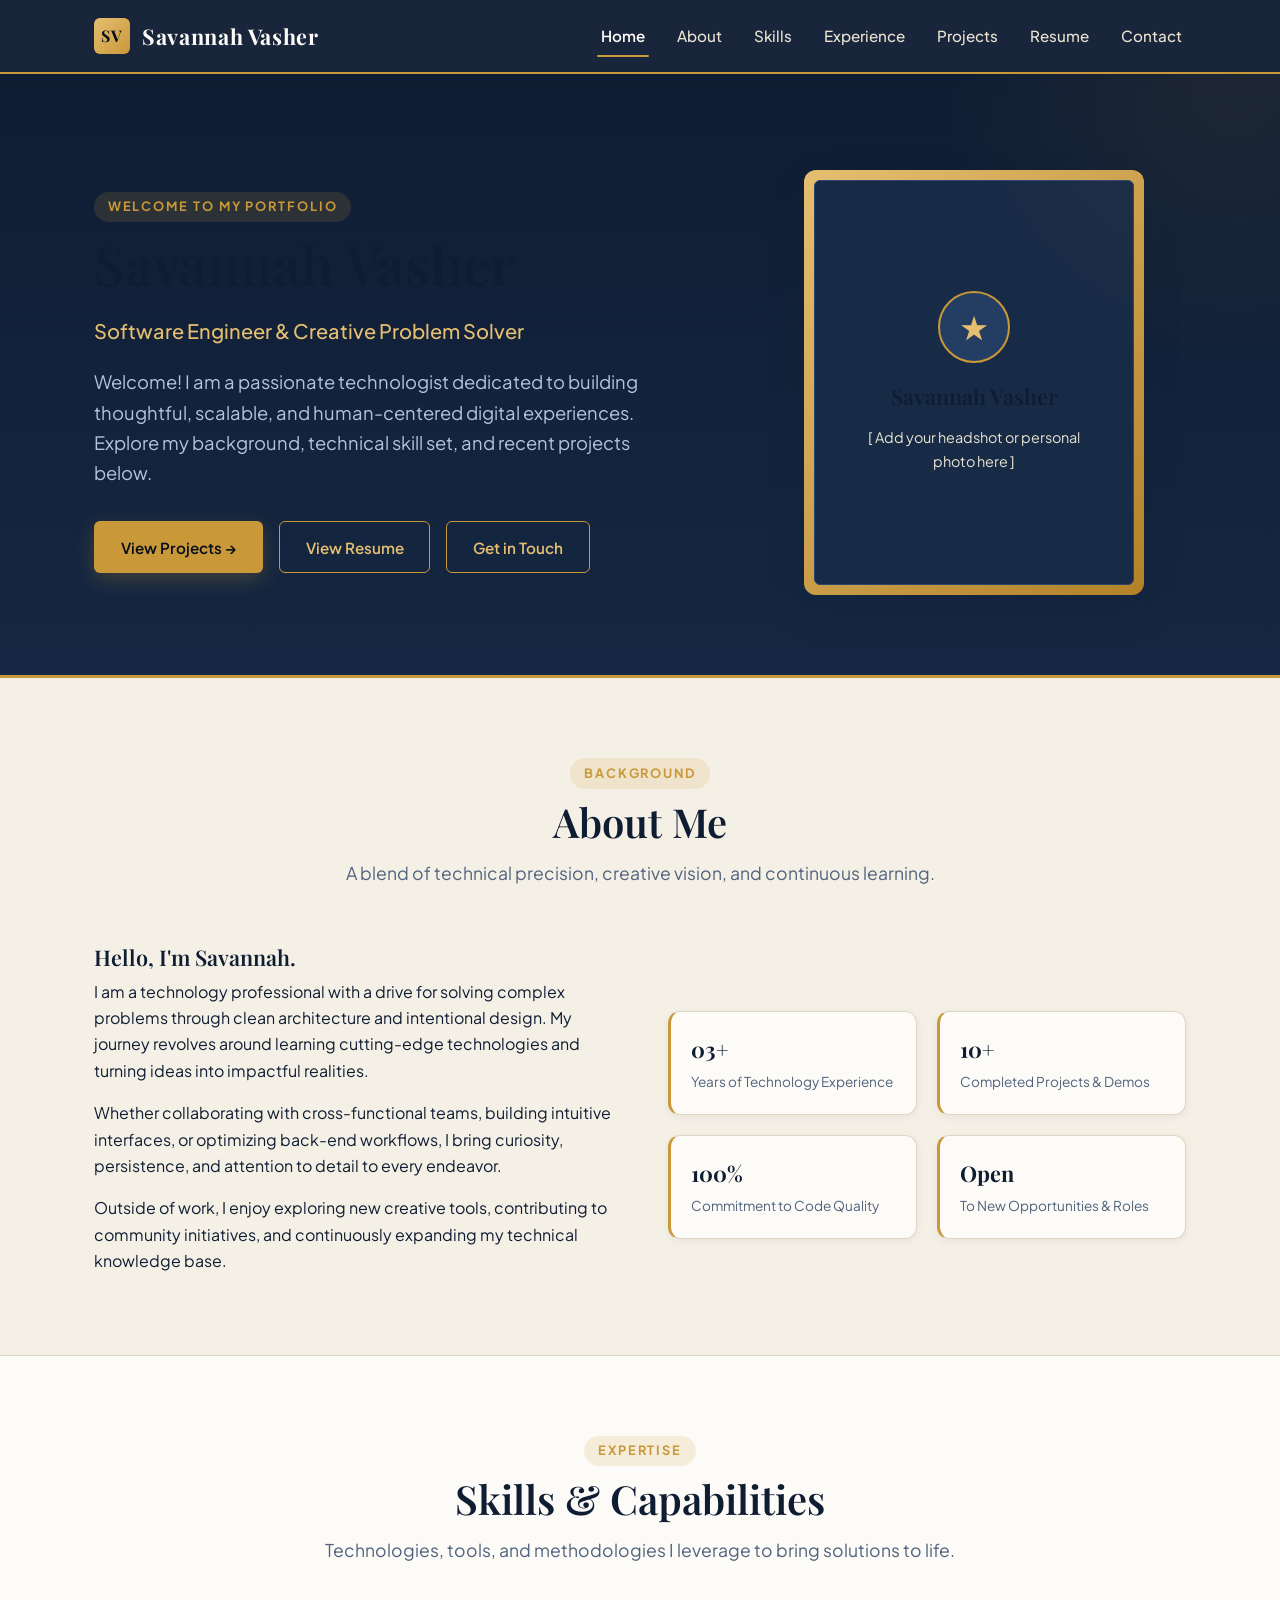
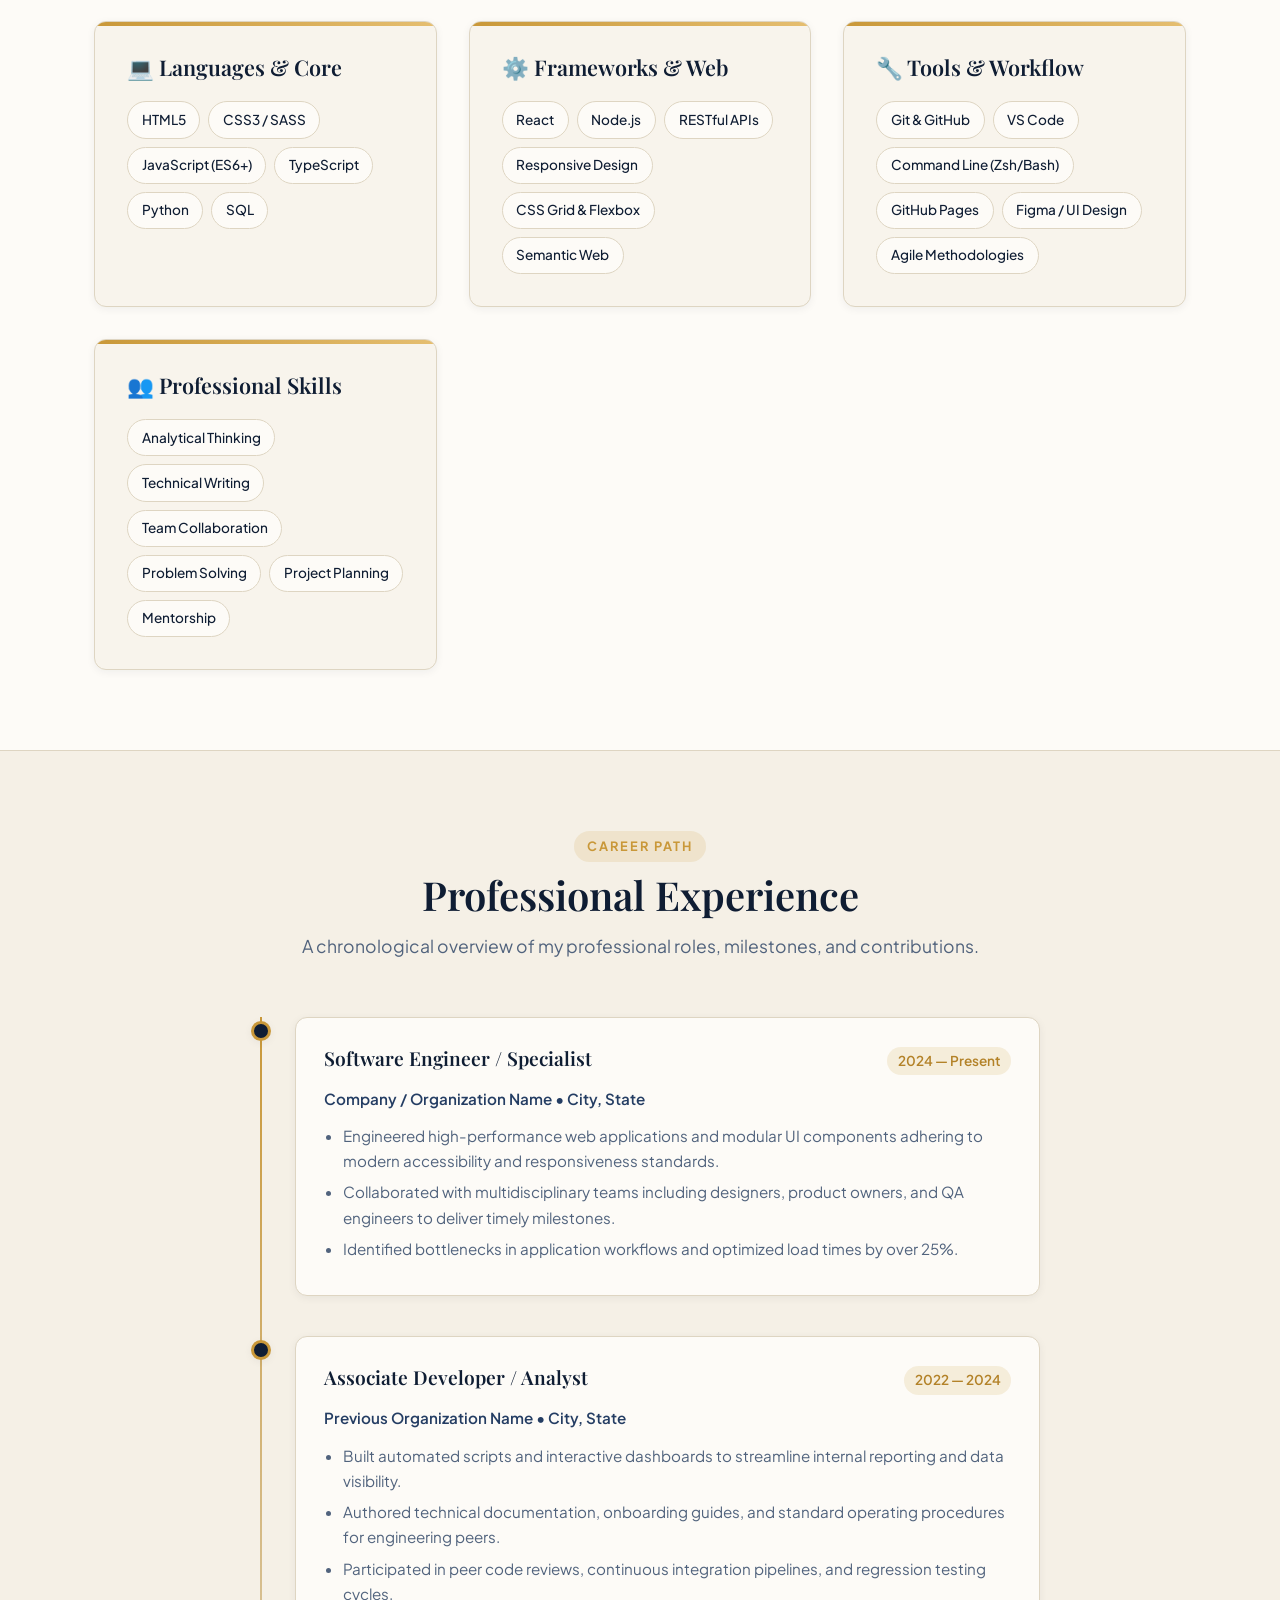
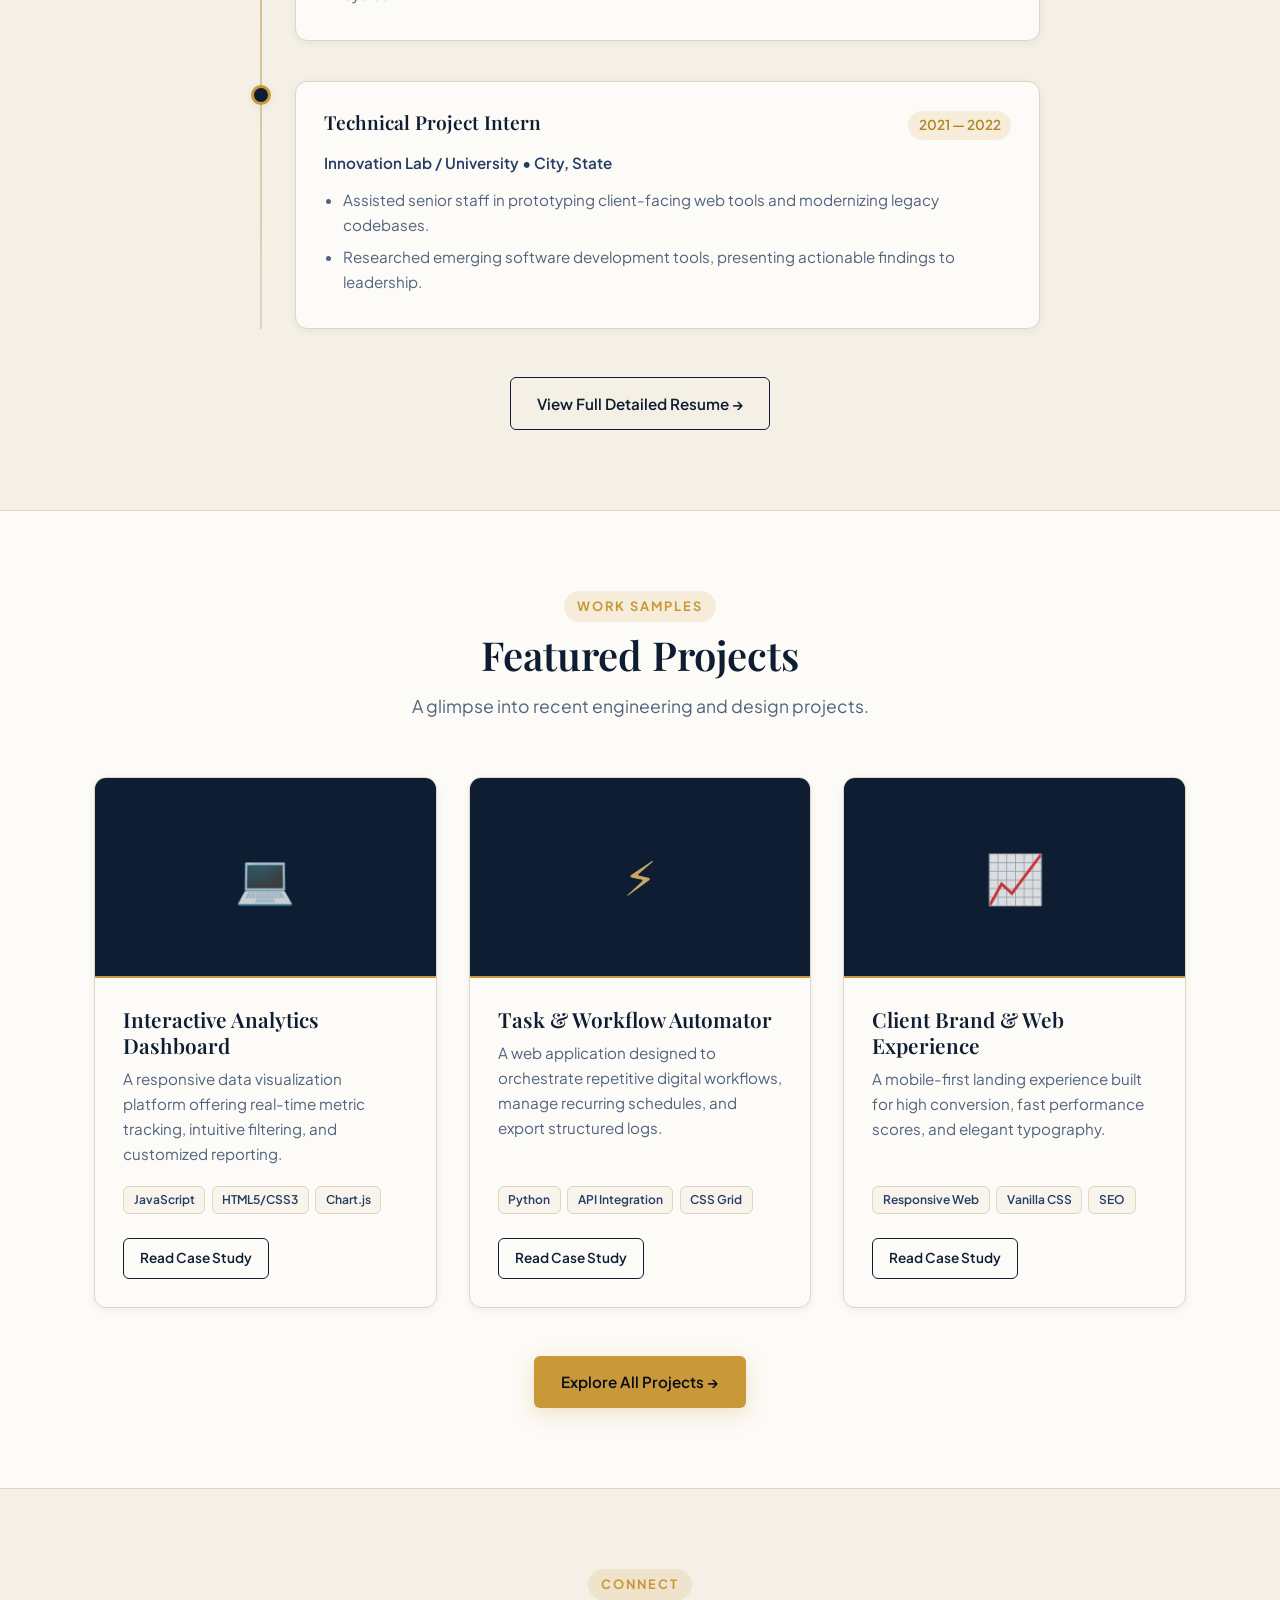
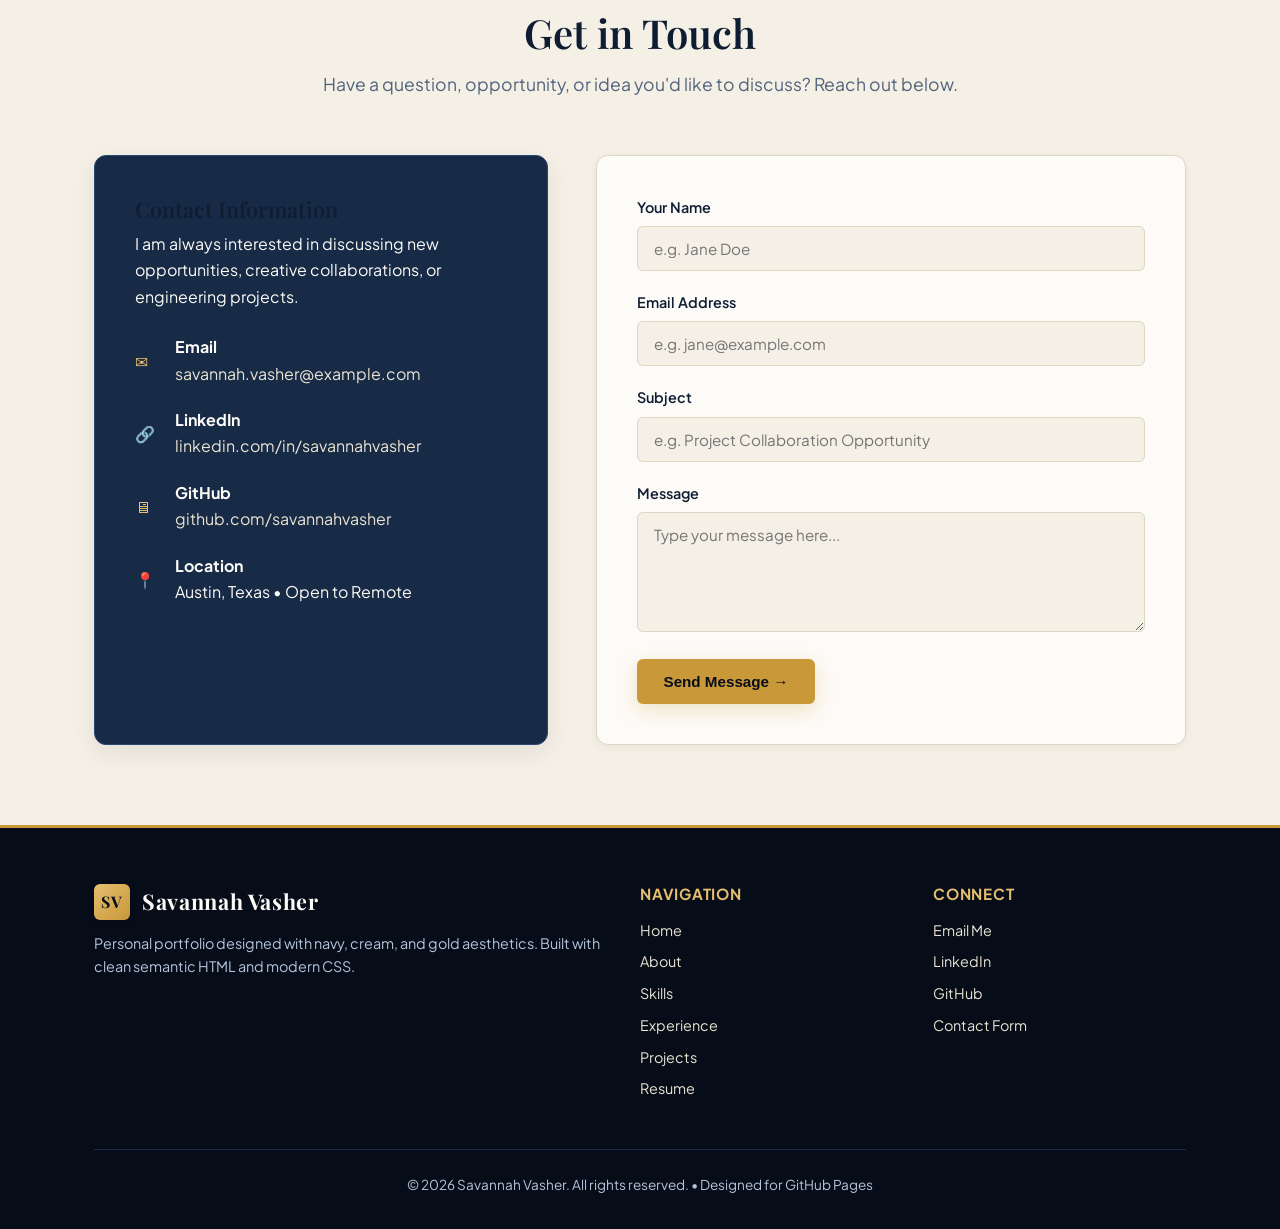
==== index.html @ 376fe53f "Create website structure and navigation" ====
<!DOCTYPE html>
<html lang="en">
<head>
  <meta charset="UTF-8">
  <meta name="viewport" content="width=device-width, initial-scale=1.0">
  <meta name="description" content="Savannah Vasher - Personal Portfolio showcasing experience, technical skills, and featured projects.">
  <meta name="author" content="Savannah Vasher">
  <title>Savannah Vasher | Portfolio</title>
  <link rel="stylesheet" href="./styles.css">
</head>
<body>

  <!-- Site Navigation -->
  <header class="site-header">
    <div class="container nav-container">
      <a href="./index.html" class="brand-logo" id="brand-home-link">
        <span class="brand-badge">SV</span>
        <span>Savannah Vasher</span>
      </a>

      <!-- Accessible pure-CSS responsive mobile toggle -->
      <input type="checkbox" id="nav-toggle" class="nav-toggle" aria-label="Toggle navigation menu">
      <label for="nav-toggle" class="nav-toggle-label" aria-hidden="true">
        <span></span>
        <span></span>
        <span></span>
      </label>

      <nav class="nav-menu" aria-label="Primary Navigation">
        <a href="./index.html" class="nav-link active">Home</a>
        <a href="#about" class="nav-link">About</a>
        <a href="#skills" class="nav-link">Skills</a>
        <a href="#experience" class="nav-link">Experience</a>
        <a href="./project.html" class="nav-link">Projects</a>
        <a href="./resume.html" class="nav-link">Resume</a>
        <a href="#contact" class="nav-link">Contact</a>
      </nav>
    </div>
  </header>

  <main class="main-content">

    <!-- Hero Section -->
    <section class="hero" id="home">
      <div class="container hero-grid">
        <div class="hero-content">
          <span class="eyebrow">Welcome to my portfolio</span>
          <h1>Savannah Vasher</h1>
          <p class="hero-subtitle">Software Engineer &amp; Creative Problem Solver</p>
          <p class="hero-text">
            Welcome! I am a passionate technologist dedicated to building thoughtful, scalable, and human-centered digital experiences. Explore my background, technical skill set, and recent projects below.
          </p>
          <div class="btn-group">
            <a href="./project.html" class="btn btn-primary" id="hero-cta-projects">View Projects &rarr;</a>
            <a href="./resume.html" class="btn btn-outline-gold" id="hero-cta-resume">View Resume</a>
            <a href="#contact" class="btn btn-outline-gold" id="hero-cta-contact">Get in Touch</a>
          </div>
        </div>

        <div class="hero-visual">
          <div class="portrait-frame">
            <div class="portrait-placeholder">
              <div class="portrait-icon" aria-hidden="true">&#9733;</div>
              <h3>Savannah Vasher</h3>
              <p style="font-size: 0.9rem; margin-top: 0.5rem;">[ Add your headshot or personal photo here ]</p>
            </div>
          </div>
        </div>
      </div>
    </section>

    <!-- About Section -->
    <section class="section" id="about">
      <div class="container">
        <div class="section-intro">
          <span class="eyebrow">Background</span>
          <h2>About Me</h2>
          <p>A blend of technical precision, creative vision, and continuous learning.</p>
        </div>

        <div class="about-grid">
          <div>
            <h3>Hello, I'm Savannah.</h3>
            <p>
              I am a technology professional with a drive for solving complex problems through clean architecture and intentional design. My journey revolves around learning cutting-edge technologies and turning ideas into impactful realities.
            </p>
            <p>
              Whether collaborating with cross-functional teams, building intuitive interfaces, or optimizing back-end workflows, I bring curiosity, persistence, and attention to detail to every endeavor.
            </p>
            <p>
              Outside of work, I enjoy exploring new creative tools, contributing to community initiatives, and continuously expanding my technical knowledge base.
            </p>
          </div>

          <div>
            <div class="about-highlights">
              <div class="highlight-card">
                <strong>03+</strong>
                <span>Years of Technology Experience</span>
              </div>
              <div class="highlight-card">
                <strong>10+</strong>
                <span>Completed Projects &amp; Demos</span>
              </div>
              <div class="highlight-card">
                <strong>100%</strong>
                <span>Commitment to Code Quality</span>
              </div>
              <div class="highlight-card">
                <strong>Open</strong>
                <span>To New Opportunities &amp; Roles</span>
              </div>
            </div>
          </div>
        </div>
      </div>
    </section>

    <!-- Skills Section -->
    <section class="section section-alt" id="skills">
      <div class="container">
        <div class="section-intro">
          <span class="eyebrow">Expertise</span>
          <h2>Skills &amp; Capabilities</h2>
          <p>Technologies, tools, and methodologies I leverage to bring solutions to life.</p>
        </div>

        <div class="skills-grid">
          <!-- Category 1 -->
          <div class="skill-category-card">
            <h3 class="skill-category-title">&#128187; Languages &amp; Core</h3>
            <div class="skill-pills">
              <span class="skill-pill">HTML5</span>
              <span class="skill-pill">CSS3 / SASS</span>
              <span class="skill-pill">JavaScript (ES6+)</span>
              <span class="skill-pill">TypeScript</span>
              <span class="skill-pill">Python</span>
              <span class="skill-pill">SQL</span>
            </div>
          </div>

          <!-- Category 2 -->
          <div class="skill-category-card">
            <h3 class="skill-category-title">&#9881;&#65039; Frameworks &amp; Web</h3>
            <div class="skill-pills">
              <span class="skill-pill">React</span>
              <span class="skill-pill">Node.js</span>
              <span class="skill-pill">RESTful APIs</span>
              <span class="skill-pill">Responsive Design</span>
              <span class="skill-pill">CSS Grid &amp; Flexbox</span>
              <span class="skill-pill">Semantic Web</span>
            </div>
          </div>

          <!-- Category 3 -->
          <div class="skill-category-card">
            <h3 class="skill-category-title">&#128295; Tools &amp; Workflow</h3>
            <div class="skill-pills">
              <span class="skill-pill">Git &amp; GitHub</span>
              <span class="skill-pill">VS Code</span>
              <span class="skill-pill">Command Line (Zsh/Bash)</span>
              <span class="skill-pill">GitHub Pages</span>
              <span class="skill-pill">Figma / UI Design</span>
              <span class="skill-pill">Agile Methodologies</span>
            </div>
          </div>

          <!-- Category 4 -->
          <div class="skill-category-card">
            <h3 class="skill-category-title">&#128101; Professional Skills</h3>
            <div class="skill-pills">
              <span class="skill-pill">Analytical Thinking</span>
              <span class="skill-pill">Technical Writing</span>
              <span class="skill-pill">Team Collaboration</span>
              <span class="skill-pill">Problem Solving</span>
              <span class="skill-pill">Project Planning</span>
              <span class="skill-pill">Mentorship</span>
            </div>
          </div>
        </div>
      </div>
    </section>

    <!-- Experience Section -->
    <section class="section" id="experience">
      <div class="container">
        <div class="section-intro">
          <span class="eyebrow">Career Path</span>
          <h2>Professional Experience</h2>
          <p>A chronological overview of my professional roles, milestones, and contributions.</p>
        </div>

        <div class="timeline">
          <!-- Timeline Item 1 -->
          <article class="timeline-item">
            <div class="timeline-marker" aria-hidden="true"></div>
            <div class="timeline-content">
              <div class="timeline-header">
                <h3 class="timeline-role">Software Engineer / Specialist</h3>
                <span class="timeline-date">2024 &mdash; Present</span>
              </div>
              <div class="timeline-company">Company / Organization Name &bull; City, State</div>
              <ul class="timeline-list">
                <li>Engineered high-performance web applications and modular UI components adhering to modern accessibility and responsiveness standards.</li>
                <li>Collaborated with multidisciplinary teams including designers, product owners, and QA engineers to deliver timely milestones.</li>
                <li>Identified bottlenecks in application workflows and optimized load times by over 25%.</li>
              </ul>
            </div>
          </article>

          <!-- Timeline Item 2 -->
          <article class="timeline-item">
            <div class="timeline-marker" aria-hidden="true"></div>
            <div class="timeline-content">
              <div class="timeline-header">
                <h3 class="timeline-role">Associate Developer / Analyst</h3>
                <span class="timeline-date">2022 &mdash; 2024</span>
              </div>
              <div class="timeline-company">Previous Organization Name &bull; City, State</div>
              <ul class="timeline-list">
                <li>Built automated scripts and interactive dashboards to streamline internal reporting and data visibility.</li>
                <li>Authored technical documentation, onboarding guides, and standard operating procedures for engineering peers.</li>
                <li>Participated in peer code reviews, continuous integration pipelines, and regression testing cycles.</li>
              </ul>
            </div>
          </article>

          <!-- Timeline Item 3 -->
          <article class="timeline-item">
            <div class="timeline-marker" aria-hidden="true"></div>
            <div class="timeline-content">
              <div class="timeline-header">
                <h3 class="timeline-role">Technical Project Intern</h3>
                <span class="timeline-date">2021 &mdash; 2022</span>
              </div>
              <div class="timeline-company">Innovation Lab / University &bull; City, State</div>
              <ul class="timeline-list">
                <li>Assisted senior staff in prototyping client-facing web tools and modernizing legacy codebases.</li>
                <li>Researched emerging software development tools, presenting actionable findings to leadership.</li>
              </ul>
            </div>
          </article>
        </div>

        <div style="text-align: center; margin-top: 3rem;">
          <a href="./resume.html" class="btn btn-outline" id="btn-full-resume">View Full Detailed Resume &rarr;</a>
        </div>
      </div>
    </section>

    <!-- Featured Projects Teaser -->
    <section class="section section-alt">
      <div class="container">
        <div class="section-intro">
          <span class="eyebrow">Work Samples</span>
          <h2>Featured Projects</h2>
          <p>A glimpse into recent engineering and design projects.</p>
        </div>

        <div class="projects-grid">
          <!-- Featured Project Card 1 -->
          <article class="project-card">
            <div class="project-media">
              <div class="project-media-icon" aria-hidden="true">&#128187;</div>
            </div>
            <div class="project-body">
              <h3 class="project-title">Interactive Analytics Dashboard</h3>
              <p class="project-desc">A responsive data visualization platform offering real-time metric tracking, intuitive filtering, and customized reporting.</p>
              <div class="project-tags">
                <span class="project-tag">JavaScript</span>
                <span class="project-tag">HTML5/CSS3</span>
                <span class="project-tag">Chart.js</span>
              </div>
              <div class="project-links">
                <a href="./project.html#project-1" class="btn btn-outline btn-sm">Read Case Study</a>
              </div>
            </div>
          </article>

          <!-- Featured Project Card 2 -->
          <article class="project-card">
            <div class="project-media">
              <div class="project-media-icon" aria-hidden="true">&#9889;</div>
            </div>
            <div class="project-body">
              <h3 class="project-title">Task &amp; Workflow Automator</h3>
              <p class="project-desc">A web application designed to orchestrate repetitive digital workflows, manage recurring schedules, and export structured logs.</p>
              <div class="project-tags">
                <span class="project-tag">Python</span>
                <span class="project-tag">API Integration</span>
                <span class="project-tag">CSS Grid</span>
              </div>
              <div class="project-links">
                <a href="./project.html#project-2" class="btn btn-outline btn-sm">Read Case Study</a>
              </div>
            </div>
          </article>

          <!-- Featured Project Card 3 -->
          <article class="project-card">
            <div class="project-media">
              <div class="project-media-icon" aria-hidden="true">&#128200;</div>
            </div>
            <div class="project-body">
              <h3 class="project-title">Client Brand &amp; Web Experience</h3>
              <p class="project-desc">A mobile-first landing experience built for high conversion, fast performance scores, and elegant typography.</p>
              <div class="project-tags">
                <span class="project-tag">Responsive Web</span>
                <span class="project-tag">Vanilla CSS</span>
                <span class="project-tag">SEO</span>
              </div>
              <div class="project-links">
                <a href="./project.html#project-3" class="btn btn-outline btn-sm">Read Case Study</a>
              </div>
            </div>
          </article>
        </div>

        <div style="text-align: center; margin-top: 3rem;">
          <a href="./project.html" class="btn btn-primary" id="btn-all-projects">Explore All Projects &rarr;</a>
        </div>
      </div>
    </section>

    <!-- Contact Section -->
    <section class="section" id="contact">
      <div class="container">
        <div class="section-intro">
          <span class="eyebrow">Connect</span>
          <h2>Get in Touch</h2>
          <p>Have a question, opportunity, or idea you'd like to discuss? Reach out below.</p>
        </div>

        <div class="contact-grid">
          <!-- Contact Details Card -->
          <div class="contact-card">
            <h3>Contact Information</h3>
            <p>I am always interested in discussing new opportunities, creative collaborations, or engineering projects.</p>

            <ul class="contact-info-list">
              <li class="contact-info-item">
                <span class="icon" aria-hidden="true">&#9993;</span>
                <div>
                  <strong>Email</strong><br>
                  <a href="mailto:savannah.vasher@example.com">savannah.vasher@example.com</a>
                </div>
              </li>
              <li class="contact-info-item">
                <span class="icon" aria-hidden="true">&#128279;</span>
                <div>
                  <strong>LinkedIn</strong><br>
                  <a href="https://linkedin.com/in/savannahvasher" target="_blank" rel="noopener noreferrer">linkedin.com/in/savannahvasher</a>
                </div>
              </li>
              <li class="contact-info-item">
                <span class="icon" aria-hidden="true">&#128421;</span>
                <div>
                  <strong>GitHub</strong><br>
                  <a href="https://github.com/savannahvasher" target="_blank" rel="noopener noreferrer">github.com/savannahvasher</a>
                </div>
              </li>
              <li class="contact-info-item">
                <span class="icon" aria-hidden="true">&#128205;</span>
                <div>
                  <strong>Location</strong><br>
                  <span>Austin, Texas &bull; Open to Remote</span>
                </div>
              </li>
            </ul>
          </div>

          <!-- Contact Form -->
          <div class="contact-form-container">
            <form id="contact-form" action="#" method="POST" onsubmit="event.preventDefault(); alert('Thank you for reaching out! This is currently a demo placeholder.');">
              <div class="form-group">
                <label for="contact-name" class="form-label">Your Name</label>
                <input type="text" id="contact-name" name="name" class="form-input" placeholder="e.g. Jane Doe" required>
              </div>

              <div class="form-group">
                <label for="contact-email" class="form-label">Email Address</label>
                <input type="email" id="contact-email" name="email" class="form-input" placeholder="e.g. jane@example.com" required>
              </div>

              <div class="form-group">
                <label for="contact-subject" class="form-label">Subject</label>
                <input type="text" id="contact-subject" name="subject" class="form-input" placeholder="e.g. Project Collaboration Opportunity" required>
              </div>

              <div class="form-group">
                <label for="contact-message" class="form-label">Message</label>
                <textarea id="contact-message" name="message" class="form-textarea" placeholder="Type your message here..." required></textarea>
              </div>

              <button type="submit" class="btn btn-primary" id="btn-submit-contact">Send Message &rarr;</button>
            </form>
          </div>
        </div>
      </div>
    </section>

  </main>

  <!-- Site Footer -->
  <footer class="site-footer">
    <div class="container">
      <div class="footer-grid">
        <div class="footer-brand">
          <div class="brand-logo" style="margin-bottom: 0.75rem;">
            <span class="brand-badge">SV</span>
            <span>Savannah Vasher</span>
          </div>
          <p>Personal portfolio designed with navy, cream, and gold aesthetics. Built with clean semantic HTML and modern CSS.</p>
        </div>

        <div class="footer-links">
          <h4>Navigation</h4>
          <ul>
            <li><a href="./index.html">Home</a></li>
            <li><a href="./index.html#about">About</a></li>
            <li><a href="./index.html#skills">Skills</a></li>
            <li><a href="./index.html#experience">Experience</a></li>
            <li><a href="./project.html">Projects</a></li>
            <li><a href="./resume.html">Resume</a></li>
          </ul>
        </div>

        <div class="footer-links">
          <h4>Connect</h4>
          <ul>
            <li><a href="mailto:savannah.vasher@example.com">Email Me</a></li>
            <li><a href="https://linkedin.com/in/savannahvasher" target="_blank" rel="noopener noreferrer">LinkedIn</a></li>
            <li><a href="https://github.com/savannahvasher" target="_blank" rel="noopener noreferrer">GitHub</a></li>
            <li><a href="./index.html#contact">Contact Form</a></li>
          </ul>
        </div>
      </div>

      <div class="footer-bottom">
        <p>&copy; 2026 Savannah Vasher. All rights reserved. &bull; Designed for GitHub Pages</p>
      </div>
    </div>
  </footer>

</body>
</html>
---- styles.css ----
/* ==========================================================================
   Savannah Vasher - Personal Portfolio Website
   Color Palette: Deep Navy, Warm Cream, & Metallic Gold
   ========================================================================== */

/* Google Fonts Import */
@import url('https://fonts.googleapis.com/css2?family=Playfair+Display:ital,wght@0,500;0,600;0,700;1,400&family=Plus+Jakarta+Sans:wght@300;400;500;600;700&display=swap');

/* --- CSS Variables / Design Tokens --- */
:root {
  /* Color Palette */
  --navy-darkest: #070d18;
  --navy-primary: #0f1d33;
  --navy-surface: #172a46;
  --navy-light: #243d63;
  --navy-border: #2a4773;

  --cream-lightest: #fdfbf7;
  --cream-base: #f5f0e6;
  --cream-muted: #eae3d2;
  --cream-card: #f8f4ec;
  --cream-border: #ded5c2;

  --gold-primary: #c99839;
  --gold-hover: #b38228;
  --gold-light: #e5be70;
  --gold-subtle: rgba(201, 152, 57, 0.15);

  --text-dark: #0f1d33;
  --text-dark-muted: #51637d;
  --text-light: #f5f0e6;
  --text-light-muted: #b4c4dc;

  /* Typography */
  --font-serif: 'Playfair Display', Georgia, serif;
  --font-sans: 'Plus Jakarta Sans', system-ui, -apple-system, BlinkMacSystemFont, 'Segoe UI', Roboto, sans-serif;

  /* Shadows */
  --shadow-sm: 0 2px 8px rgba(15, 29, 51, 0.06);
  --shadow-md: 0 8px 24px rgba(15, 29, 51, 0.08);
  --shadow-lg: 0 16px 40px rgba(15, 29, 51, 0.12);
  --shadow-gold: 0 6px 20px rgba(201, 152, 57, 0.25);

  /* Spacing & Transitions */
  --radius-sm: 6px;
  --radius-md: 12px;
  --radius-lg: 20px;
  --radius-full: 9999px;
  --transition: all 0.25s ease-in-out;
  --container-max: 1140px;
}

/* --- Base Reset & Setup --- */
*, *::before, *::after {
  box-sizing: border-box;
  margin: 0;
  padding: 0;
}

html {
  scroll-behavior: smooth;
  font-size: 16px;
}

body {
  font-family: var(--font-sans);
  background-color: var(--cream-base);
  color: var(--text-dark);
  line-height: 1.65;
  -webkit-font-smoothing: antialiased;
  -moz-osx-font-smoothing: grayscale;
  display: flex;
  flex-direction: column;
  min-height: 100vh;
}

/* Typography Hierarchy */
h1, h2, h3, h4, .brand-logo {
  font-family: var(--font-serif);
  color: var(--navy-primary);
  line-height: 1.25;
  font-weight: 600;
}

h1 {
  font-size: clamp(2.2rem, 5vw, 3.4rem);
  margin-bottom: 1rem;
}

h2 {
  font-size: clamp(1.8rem, 3.5vw, 2.5rem);
  margin-bottom: 0.75rem;
}

h3 {
  font-size: 1.35rem;
  margin-bottom: 0.5rem;
}

p {
  margin-bottom: 1rem;
}

p:last-child {
  margin-bottom: 0;
}

a {
  color: var(--gold-primary);
  text-decoration: none;
  transition: var(--transition);
}

a:hover, a:focus-visible {
  color: var(--gold-hover);
}

/* Layout Utilities */
.container {
  width: 100%;
  max-width: var(--container-max);
  margin: 0 auto;
  padding: 0 1.5rem;
}

.main-content {
  flex: 1;
}

.section {
  padding: 5rem 0;
}

.section-alt {
  background-color: var(--cream-lightest);
  border-top: 1px solid var(--cream-border);
  border-bottom: 1px solid var(--cream-border);
}

.section-dark {
  background-color: var(--navy-primary);
  color: var(--text-light);
}

.section-dark h2, 
.section-dark h3 {
  color: var(--cream-lightest);
}

.section-dark p {
  color: var(--text-light-muted);
}

/* Header & Section Intros */
.section-intro {
  text-align: center;
  max-width: 680px;
  margin: 0 auto 3.5rem;
}

.eyebrow {
  display: inline-block;
  font-size: 0.8rem;
  font-weight: 700;
  letter-spacing: 0.15em;
  text-transform: uppercase;
  color: var(--gold-primary);
  margin-bottom: 0.5rem;
  background-color: var(--gold-subtle);
  padding: 0.3rem 0.85rem;
  border-radius: var(--radius-full);
}

.section-intro p {
  color: var(--text-dark-muted);
  font-size: 1.1rem;
}

/* ==========================================================================
   Navigation Bar
   ========================================================================== */
.site-header {
  position: sticky;
  top: 0;
  z-index: 1000;
  background-color: rgba(15, 29, 51, 0.96);
  backdrop-filter: blur(10px);
  -webkit-backdrop-filter: blur(10px);
  border-bottom: 2px solid var(--gold-primary);
}

.nav-container {
  display: flex;
  align-items: center;
  justify-content: space-between;
  height: 4.5rem;
}

.brand-logo {
  display: flex;
  align-items: center;
  gap: 0.75rem;
  font-size: 1.35rem;
  font-weight: 700;
  color: var(--cream-lightest);
  text-decoration: none;
  letter-spacing: 0.03em;
}

.brand-badge {
  display: inline-flex;
  align-items: center;
  justify-content: center;
  width: 2.25rem;
  height: 2.25rem;
  background: linear-gradient(135deg, var(--gold-light), var(--gold-primary));
  color: var(--navy-darkest);
  font-family: var(--font-serif);
  font-size: 1rem;
  font-weight: 700;
  border-radius: var(--radius-sm);
  box-shadow: var(--shadow-sm);
}

/* Navigation Links */
.nav-menu {
  display: flex;
  list-style: none;
  align-items: center;
  gap: 1.5rem;
}

.nav-link {
  font-size: 0.95rem;
  font-weight: 500;
  color: var(--cream-muted);
  padding: 0.5rem 0.25rem;
  position: relative;
}

.nav-link:hover {
  color: var(--gold-light);
}

.nav-link.active {
  color: var(--cream-lightest);
  font-weight: 600;
}

.nav-link.active::after {
  content: '';
  position: absolute;
  bottom: 0;
  left: 0;
  width: 100%;
  height: 2px;
  background-color: var(--gold-primary);
  border-radius: 2px;
}

/* Mobile Nav Toggle (Pure CSS + Accessible) */
.nav-toggle {
  display: none;
}

.nav-toggle-label {
  display: none;
  cursor: pointer;
  padding: 0.5rem;
  flex-direction: column;
  gap: 5px;
}

.nav-toggle-label span {
  display: block;
  width: 24px;
  height: 2px;
  background-color: var(--cream-lightest);
  transition: var(--transition);
  border-radius: 2px;
}

/* ==========================================================================
   Buttons & Interactive Elements
   ========================================================================== */
.btn-group {
  display: flex;
  flex-wrap: wrap;
  gap: 1rem;
  align-items: center;
}

.btn {
  display: inline-flex;
  align-items: center;
  justify-content: center;
  gap: 0.5rem;
  padding: 0.8rem 1.6rem;
  font-size: 0.95rem;
  font-weight: 600;
  border-radius: var(--radius-sm);
  cursor: pointer;
  transition: var(--transition);
  border: 1px solid transparent;
  text-decoration: none;
  text-align: center;
}

.btn-primary {
  background-color: var(--gold-primary);
  color: var(--navy-darkest);
  box-shadow: var(--shadow-gold);
}

.btn-primary:hover, .btn-primary:focus-visible {
  background-color: var(--gold-hover);
  color: #ffffff;
  transform: translateY(-2px);
}

.btn-outline {
  background-color: transparent;
  color: var(--navy-primary);
  border-color: var(--navy-primary);
}

.btn-outline:hover, .btn-outline:focus-visible {
  background-color: var(--navy-primary);
  color: var(--cream-lightest);
  transform: translateY(-2px);
}

.btn-outline-gold {
  background-color: transparent;
  color: var(--gold-light);
  border-color: var(--gold-primary);
}

.btn-outline-gold:hover, .btn-outline-gold:focus-visible {
  background-color: var(--gold-primary);
  color: var(--navy-darkest);
  transform: translateY(-2px);
}

.btn-sm {
  padding: 0.5rem 1rem;
  font-size: 0.85rem;
}

/* ==========================================================================
   Hero Section
   ========================================================================== */
.hero {
  padding: 6rem 0 5rem;
  background: linear-gradient(180deg, var(--navy-primary) 0%, #152742 100%);
  color: var(--cream-lightest);
  border-bottom: 3px solid var(--gold-primary);
  position: relative;
  overflow: hidden;
}

.hero::after {
  content: '';
  position: absolute;
  top: -50%;
  right: -20%;
  width: 600px;
  height: 600px;
  background: radial-gradient(circle, rgba(201, 152, 57, 0.08) 0%, rgba(15, 29, 51, 0) 70%);
  pointer-events: none;
}

.hero-grid {
  display: grid;
  grid-template-columns: 1.3fr 0.9fr;
  align-items: center;
  gap: 3.5rem;
}

.hero-subtitle {
  color: var(--gold-light);
  font-weight: 500;
  font-size: 1.25rem;
  margin-bottom: 1.25rem;
}

.hero-text {
  color: var(--text-light-muted);
  font-size: 1.15rem;
  margin-bottom: 2rem;
  max-width: 580px;
}

/* Hero Portrait / Graphic Placeholder */
.hero-visual {
  display: flex;
  justify-content: center;
}

.portrait-frame {
  position: relative;
  width: 100%;
  max-width: 340px;
  aspect-ratio: 4 / 5;
  border-radius: var(--radius-md);
  padding: 10px;
  background: linear-gradient(135deg, var(--gold-light), var(--gold-hover));
  box-shadow: var(--shadow-lg);
}

.portrait-placeholder {
  width: 100%;
  height: 100%;
  border-radius: calc(var(--radius-md) - 6px);
  background-color: var(--navy-surface);
  border: 1px solid var(--navy-border);
  display: flex;
  flex-direction: column;
  align-items: center;
  justify-content: center;
  color: var(--cream-muted);
  text-align: center;
  padding: 2rem;
}

.portrait-icon {
  width: 72px;
  height: 72px;
  border-radius: 50%;
  background-color: var(--navy-light);
  border: 2px solid var(--gold-primary);
  display: flex;
  align-items: center;
  justify-content: center;
  margin-bottom: 1.25rem;
  color: var(--gold-light);
  font-size: 2rem;
}

/* ==========================================================================
   About Section
   ========================================================================== */
.about-grid {
  display: grid;
  grid-template-columns: 1fr 1fr;
  gap: 3.5rem;
  align-items: center;
}

.about-highlights {
  display: grid;
  grid-template-columns: 1fr 1fr;
  gap: 1.25rem;
  margin-top: 2rem;
}

.highlight-card {
  background-color: var(--cream-lightest);
  border: 1px solid var(--cream-border);
  padding: 1.25rem;
  border-radius: var(--radius-md);
  border-left: 3px solid var(--gold-primary);
  box-shadow: var(--shadow-sm);
}

.highlight-card strong {
  display: block;
  color: var(--navy-primary);
  font-size: 1.35rem;
  font-family: var(--font-serif);
}

.highlight-card span {
  font-size: 0.85rem;
  color: var(--text-dark-muted);
}

/* ==========================================================================
   Skills Section
   ========================================================================== */
.skills-grid {
  display: grid;
  grid-template-columns: repeat(auto-fit, minmax(280px, 1fr));
  gap: 2rem;
}

.skill-category-card {
  background-color: var(--cream-card);
  border: 1px solid var(--cream-border);
  border-radius: var(--radius-md);
  padding: 2rem;
  box-shadow: var(--shadow-sm);
  transition: var(--transition);
  position: relative;
  overflow: hidden;
}

.skill-category-card::before {
  content: '';
  position: absolute;
  top: 0;
  left: 0;
  width: 100%;
  height: 4px;
  background: linear-gradient(90deg, var(--gold-primary), var(--gold-light));
}

.skill-category-card:hover {
  transform: translateY(-4px);
  box-shadow: var(--shadow-md);
}

.skill-category-title {
  display: flex;
  align-items: center;
  gap: 0.75rem;
  margin-bottom: 1.25rem;
  color: var(--navy-primary);
}

.skill-pills {
  display: flex;
  flex-wrap: wrap;
  gap: 0.5rem;
}

.skill-pill {
  background-color: var(--cream-lightest);
  color: var(--navy-primary);
  border: 1px solid var(--cream-border);
  padding: 0.4rem 0.85rem;
  font-size: 0.85rem;
  font-weight: 500;
  border-radius: var(--radius-full);
  transition: var(--transition);
}

.skill-pill:hover {
  border-color: var(--gold-primary);
  background-color: var(--cream-base);
}

/* ==========================================================================
   Experience Section (Timeline)
   ========================================================================== */
.timeline {
  position: relative;
  max-width: 800px;
  margin: 0 auto;
}

.timeline::before {
  content: '';
  position: absolute;
  top: 0;
  bottom: 0;
  left: 20px;
  width: 2px;
  background: linear-gradient(180deg, var(--gold-primary) 0%, var(--cream-border) 100%);
}

.timeline-item {
  position: relative;
  padding-left: 55px;
  margin-bottom: 2.5rem;
}

.timeline-item:last-child {
  margin-bottom: 0;
}

.timeline-marker {
  position: absolute;
  top: 4px;
  left: 11px;
  width: 20px;
  height: 20px;
  border-radius: 50%;
  background-color: var(--navy-primary);
  border: 3px solid var(--gold-primary);
  box-shadow: var(--shadow-sm);
}

.timeline-content {
  background-color: var(--cream-lightest);
  border: 1px solid var(--cream-border);
  border-radius: var(--radius-md);
  padding: 1.75rem;
  box-shadow: var(--shadow-sm);
}

.timeline-header {
  display: flex;
  flex-wrap: wrap;
  justify-content: space-between;
  align-items: baseline;
  gap: 0.5rem;
  margin-bottom: 0.5rem;
}

.timeline-role {
  color: var(--navy-primary);
  font-size: 1.2rem;
}

.timeline-date {
  font-size: 0.85rem;
  font-weight: 600;
  color: var(--gold-hover);
  background-color: var(--gold-subtle);
  padding: 0.2rem 0.65rem;
  border-radius: var(--radius-full);
}

.timeline-company {
  font-size: 0.95rem;
  font-weight: 600;
  color: var(--navy-light);
  margin-bottom: 0.75rem;
}

.timeline-list {
  list-style: disc;
  padding-left: 1.2rem;
  color: var(--text-dark-muted);
  font-size: 0.95rem;
}

.timeline-list li {
  margin-bottom: 0.4rem;
}

/* ==========================================================================
   Project Showcase (Shared between Index preview & project.html)
   ========================================================================== */
.projects-grid {
  display: grid;
  grid-template-columns: repeat(auto-fill, minmax(320px, 1fr));
  gap: 2rem;
}

.project-card {
  background-color: var(--cream-lightest);
  border: 1px solid var(--cream-border);
  border-radius: var(--radius-md);
  overflow: hidden;
  box-shadow: var(--shadow-sm);
  display: flex;
  flex-direction: column;
  transition: var(--transition);
}

.project-card:hover {
  transform: translateY(-5px);
  box-shadow: var(--shadow-lg);
  border-color: var(--gold-primary);
}

.project-media {
  background-color: var(--navy-primary);
  height: 200px;
  display: flex;
  align-items: center;
  justify-content: center;
  border-bottom: 2px solid var(--gold-primary);
  color: var(--cream-muted);
  position: relative;
  overflow: hidden;
}

.project-media-icon {
  font-size: 3rem;
  color: var(--gold-light);
  opacity: 0.85;
}

.project-body {
  padding: 1.75rem;
  display: flex;
  flex-direction: column;
  flex: 1;
}

.project-title {
  color: var(--navy-primary);
  font-size: 1.3rem;
  margin-bottom: 0.5rem;
}

.project-desc {
  color: var(--text-dark-muted);
  font-size: 0.95rem;
  margin-bottom: 1.25rem;
  flex: 1;
}

.project-tags {
  display: flex;
  flex-wrap: wrap;
  gap: 0.4rem;
  margin-bottom: 1.5rem;
}

.project-tag {
  background-color: var(--cream-card);
  color: var(--navy-light);
  border: 1px solid var(--cream-border);
  font-size: 0.75rem;
  font-weight: 600;
  padding: 0.2rem 0.6rem;
  border-radius: var(--radius-sm);
}

.project-links {
  display: flex;
  gap: 1rem;
  margin-top: auto;
}

/* ==========================================================================
   Contact Section
   ========================================================================== */
.contact-grid {
  display: grid;
  grid-template-columns: 1fr 1.3fr;
  gap: 3rem;
}

.contact-card {
  background-color: var(--navy-surface);
  border: 1px solid var(--navy-border);
  border-radius: var(--radius-md);
  padding: 2.5rem;
  color: var(--cream-lightest);
  box-shadow: var(--shadow-md);
}

.contact-info-list {
  list-style: none;
  margin-top: 1.5rem;
}

.contact-info-item {
  display: flex;
  align-items: center;
  gap: 1rem;
  margin-bottom: 1.25rem;
}

.contact-info-item svg,
.contact-info-item .icon {
  width: 24px;
  height: 24px;
  color: var(--gold-light);
  flex-shrink: 0;
}

.contact-info-item a {
  color: var(--cream-muted);
}

.contact-info-item a:hover {
  color: var(--gold-light);
}

.contact-form-container {
  background-color: var(--cream-lightest);
  border: 1px solid var(--cream-border);
  border-radius: var(--radius-md);
  padding: 2.5rem;
  box-shadow: var(--shadow-sm);
}

.form-group {
  margin-bottom: 1.25rem;
}

.form-label {
  display: block;
  font-size: 0.9rem;
  font-weight: 600;
  color: var(--navy-primary);
  margin-bottom: 0.4rem;
}

.form-input,
.form-textarea {
  width: 100%;
  padding: 0.75rem 1rem;
  font-family: inherit;
  font-size: 0.95rem;
  border: 1px solid var(--cream-border);
  border-radius: var(--radius-sm);
  background-color: var(--cream-base);
  color: var(--navy-darkest);
  transition: var(--transition);
}

.form-input:focus,
.form-textarea:focus {
  outline: none;
  border-color: var(--gold-primary);
  background-color: #ffffff;
  box-shadow: 0 0 0 3px rgba(201, 152, 57, 0.2);
}

.form-textarea {
  resize: vertical;
  min-height: 120px;
}

/* ==========================================================================
   Resume Page Specifics
   ========================================================================== */
.resume-wrapper {
  max-width: 860px;
  margin: 3rem auto;
  background-color: var(--cream-lightest);
  border: 1px solid var(--cream-border);
  border-radius: var(--radius-md);
  box-shadow: var(--shadow-md);
  padding: 3.5rem;
}

.resume-actions-bar {
  display: flex;
  justify-content: space-between;
  align-items: center;
  margin-bottom: 2rem;
  padding-bottom: 1.5rem;
  border-bottom: 1px solid var(--cream-border);
}

.resume-header {
  border-bottom: 2px solid var(--navy-primary);
  padding-bottom: 1.75rem;
  margin-bottom: 2rem;
}

.resume-title {
  color: var(--navy-primary);
  font-size: 2.4rem;
  margin-bottom: 0.25rem;
}

.resume-subtitle {
  color: var(--gold-primary);
  font-size: 1.15rem;
  font-weight: 600;
  margin-bottom: 0.75rem;
}

.resume-contact-inline {
  display: flex;
  flex-wrap: wrap;
  gap: 1.25rem;
  font-size: 0.9rem;
  color: var(--text-dark-muted);
}

.resume-section {
  margin-bottom: 2.25rem;
}

.resume-section-title {
  font-size: 1.3rem;
  color: var(--navy-primary);
  text-transform: uppercase;
  letter-spacing: 0.05em;
  border-bottom: 1px solid var(--gold-primary);
  padding-bottom: 0.35rem;
  margin-bottom: 1.25rem;
}

.resume-block {
  margin-bottom: 1.5rem;
}

.resume-block-header {
  display: flex;
  justify-content: space-between;
  align-items: baseline;
  flex-wrap: wrap;
  gap: 0.5rem;
  margin-bottom: 0.25rem;
}

.resume-block-title {
  font-size: 1.05rem;
  font-weight: 700;
  color: var(--navy-primary);
}

.resume-block-date {
  font-size: 0.85rem;
  font-weight: 600;
  color: var(--text-dark-muted);
}

.resume-block-sub {
  font-size: 0.95rem;
  font-weight: 500;
  color: var(--gold-hover);
  margin-bottom: 0.5rem;
}

/* ==========================================================================
   Footer
   ========================================================================== */
.site-footer {
  background-color: var(--navy-darkest);
  border-top: 3px solid var(--gold-primary);
  color: var(--text-light-muted);
  padding: 3.5rem 0 2rem;
  font-size: 0.9rem;
}

.footer-grid {
  display: grid;
  grid-template-columns: 2fr 1fr 1fr;
  gap: 2.5rem;
  margin-bottom: 2.5rem;
}

.footer-brand h3 {
  color: var(--cream-lightest);
  margin-bottom: 0.5rem;
}

.footer-links h4 {
  color: var(--gold-light);
  font-family: var(--font-sans);
  font-size: 0.95rem;
  font-weight: 700;
  text-transform: uppercase;
  letter-spacing: 0.05em;
  margin-bottom: 1rem;
}

.footer-links ul {
  list-style: none;
}

.footer-links li {
  margin-bottom: 0.5rem;
}

.footer-links a {
  color: var(--cream-muted);
}

.footer-links a:hover {
  color: var(--gold-light);
}

.footer-bottom {
  border-top: 1px solid var(--navy-surface);
  padding-top: 1.5rem;
  text-align: center;
  font-size: 0.85rem;
}

/* ==========================================================================
   Responsive Styles (Mobile & Tablet)
   ========================================================================== */
@media (max-width: 900px) {
  .hero-grid,
  .about-grid,
  .contact-grid {
    grid-template-columns: 1fr;
    gap: 2.5rem;
  }

  .footer-grid {
    grid-template-columns: 1fr 1fr;
  }
}

@media (max-width: 768px) {
  .section {
    padding: 3.5rem 0;
  }

  .hero {
    padding: 4rem 0 3.5rem;
  }

  /* Mobile Navigation Drawer */
  .nav-toggle-label {
    display: flex;
  }

  .nav-menu {
    position: absolute;
    top: 4.5rem;
    left: 0;
    width: 100%;
    background-color: var(--navy-darkest);
    border-bottom: 2px solid var(--gold-primary);
    flex-direction: column;
    align-items: stretch;
    gap: 0;
    padding: 1rem 0;
    display: none;
    box-shadow: var(--shadow-lg);
  }

  .nav-toggle:checked ~ .nav-menu {
    display: flex;
  }

  .nav-link {
    display: block;
    padding: 0.85rem 1.5rem;
    border-bottom: 1px solid var(--navy-surface);
  }

  .nav-link.active::after {
    display: none;
  }

  .nav-link.active {
    background-color: var(--navy-surface);
    color: var(--gold-light);
    border-left: 4px solid var(--gold-primary);
  }

  /* Hamburger transform animation */
  .nav-toggle:checked + .nav-toggle-label span:nth-child(1) {
    transform: rotate(45deg) translate(5px, 5px);
  }
  .nav-toggle:checked + .nav-toggle-label span:nth-child(2) {
    opacity: 0;
  }
  .nav-toggle:checked + .nav-toggle-label span:nth-child(3) {
    transform: rotate(-45deg) translate(5px, -5px);
  }

  .about-highlights {
    grid-template-columns: 1fr;
  }

  .resume-wrapper {
    padding: 2rem 1.25rem;
    margin: 1.5rem auto;
  }

  .resume-actions-bar {
    flex-direction: column;
    gap: 1rem;
    align-items: stretch;
  }

  .footer-grid {
    grid-template-columns: 1fr;
  }
}

/* ==========================================================================
   Print Styles for Resume
   ========================================================================== */
@media print {
  body {
    background-color: #ffffff;
    color: #000000;
  }

  .site-header,
  .site-footer,
  .resume-actions-bar,
  .btn {
    display: none !important;
  }

  .resume-wrapper {
    box-shadow: none;
    border: none;
    padding: 0;
    margin: 0;
    max-width: 100%;
  }

  a {
    color: #000000;
    text-decoration: none;
  }

  .resume-section-title {
    border-bottom-color: #000000;
  }
}
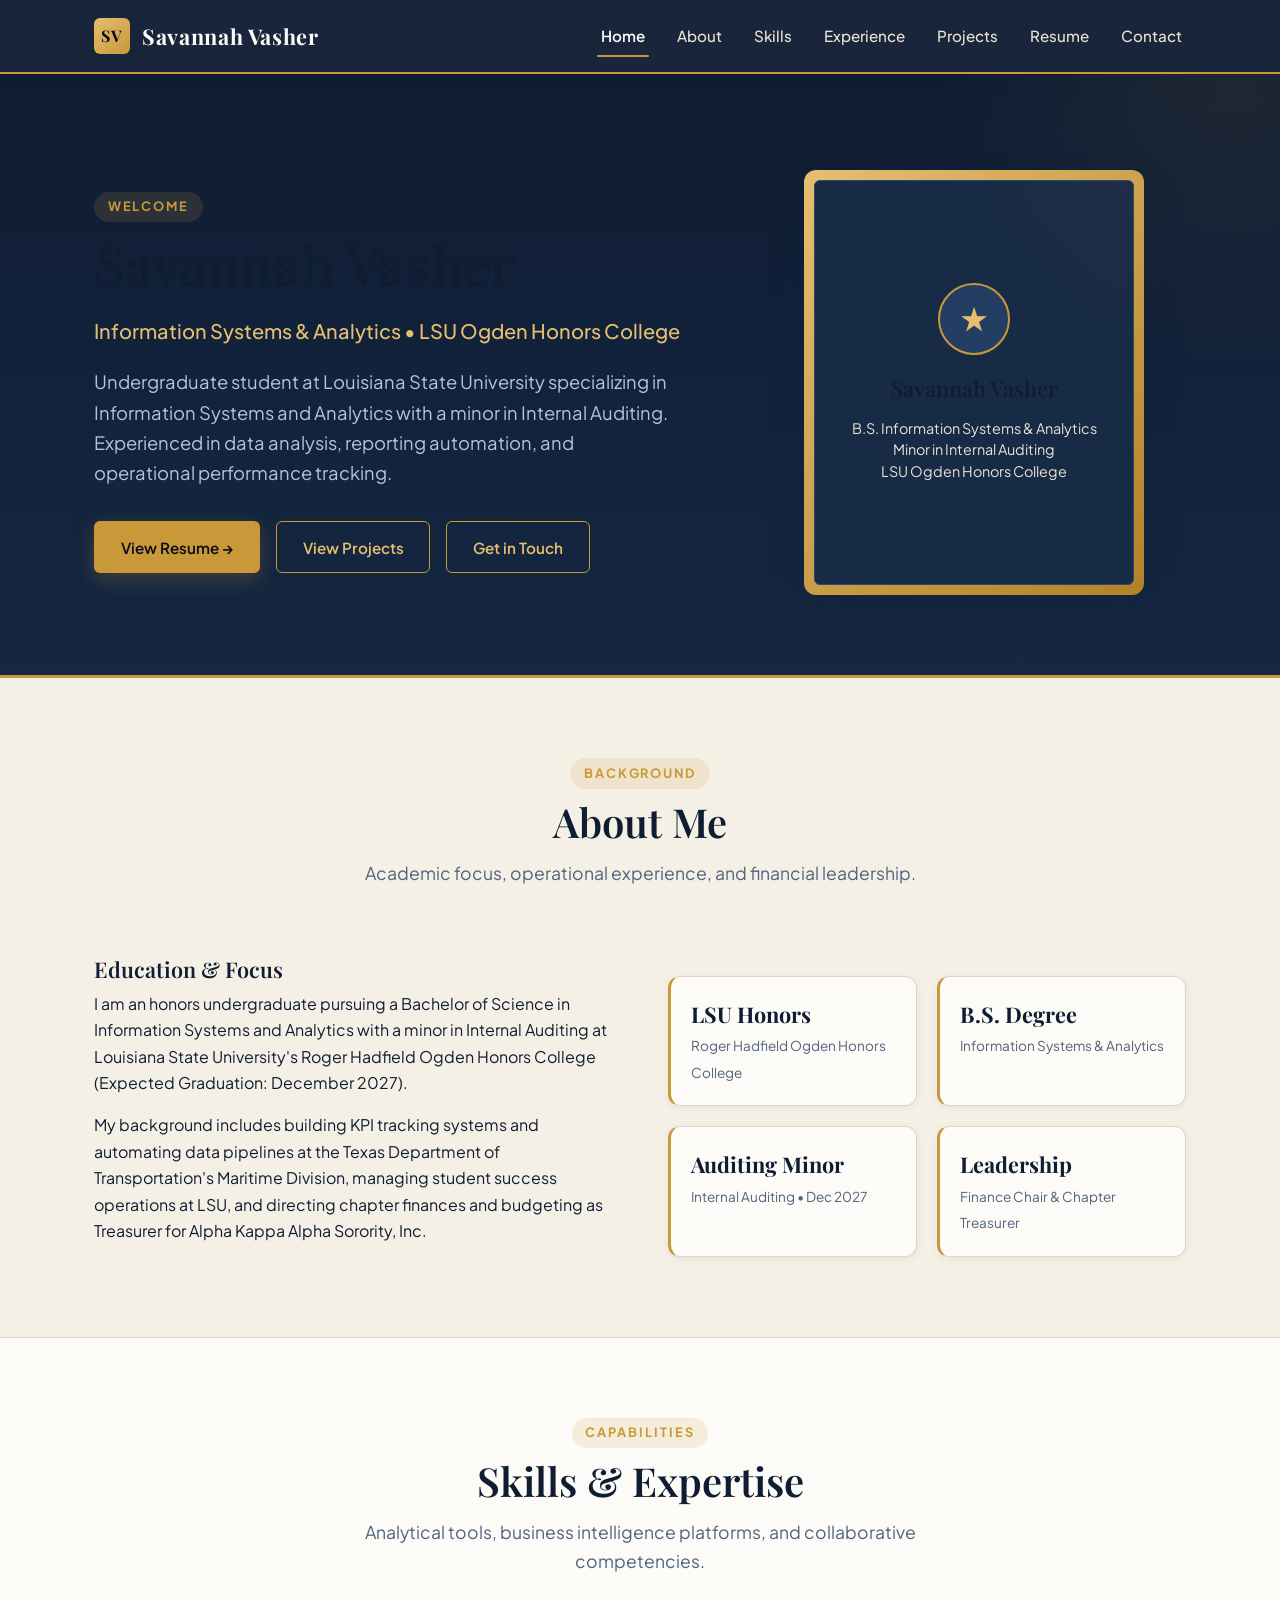
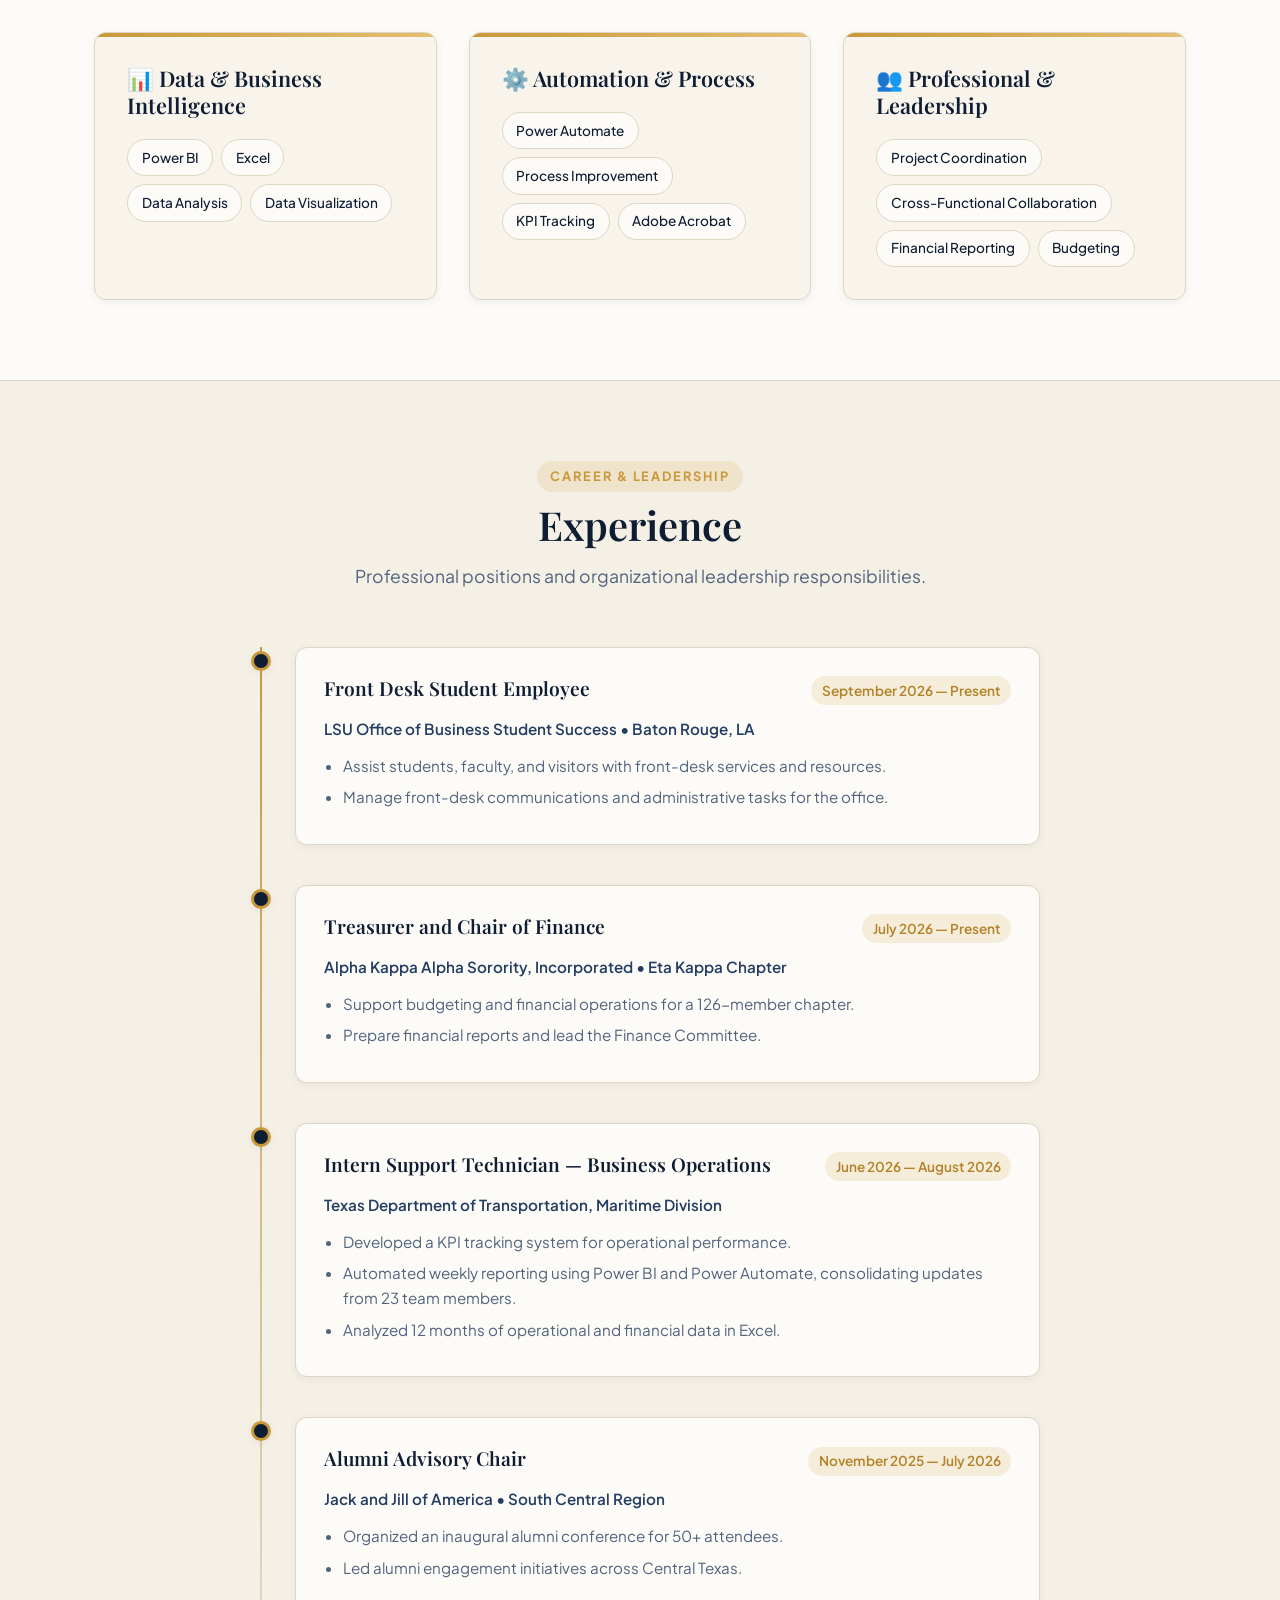
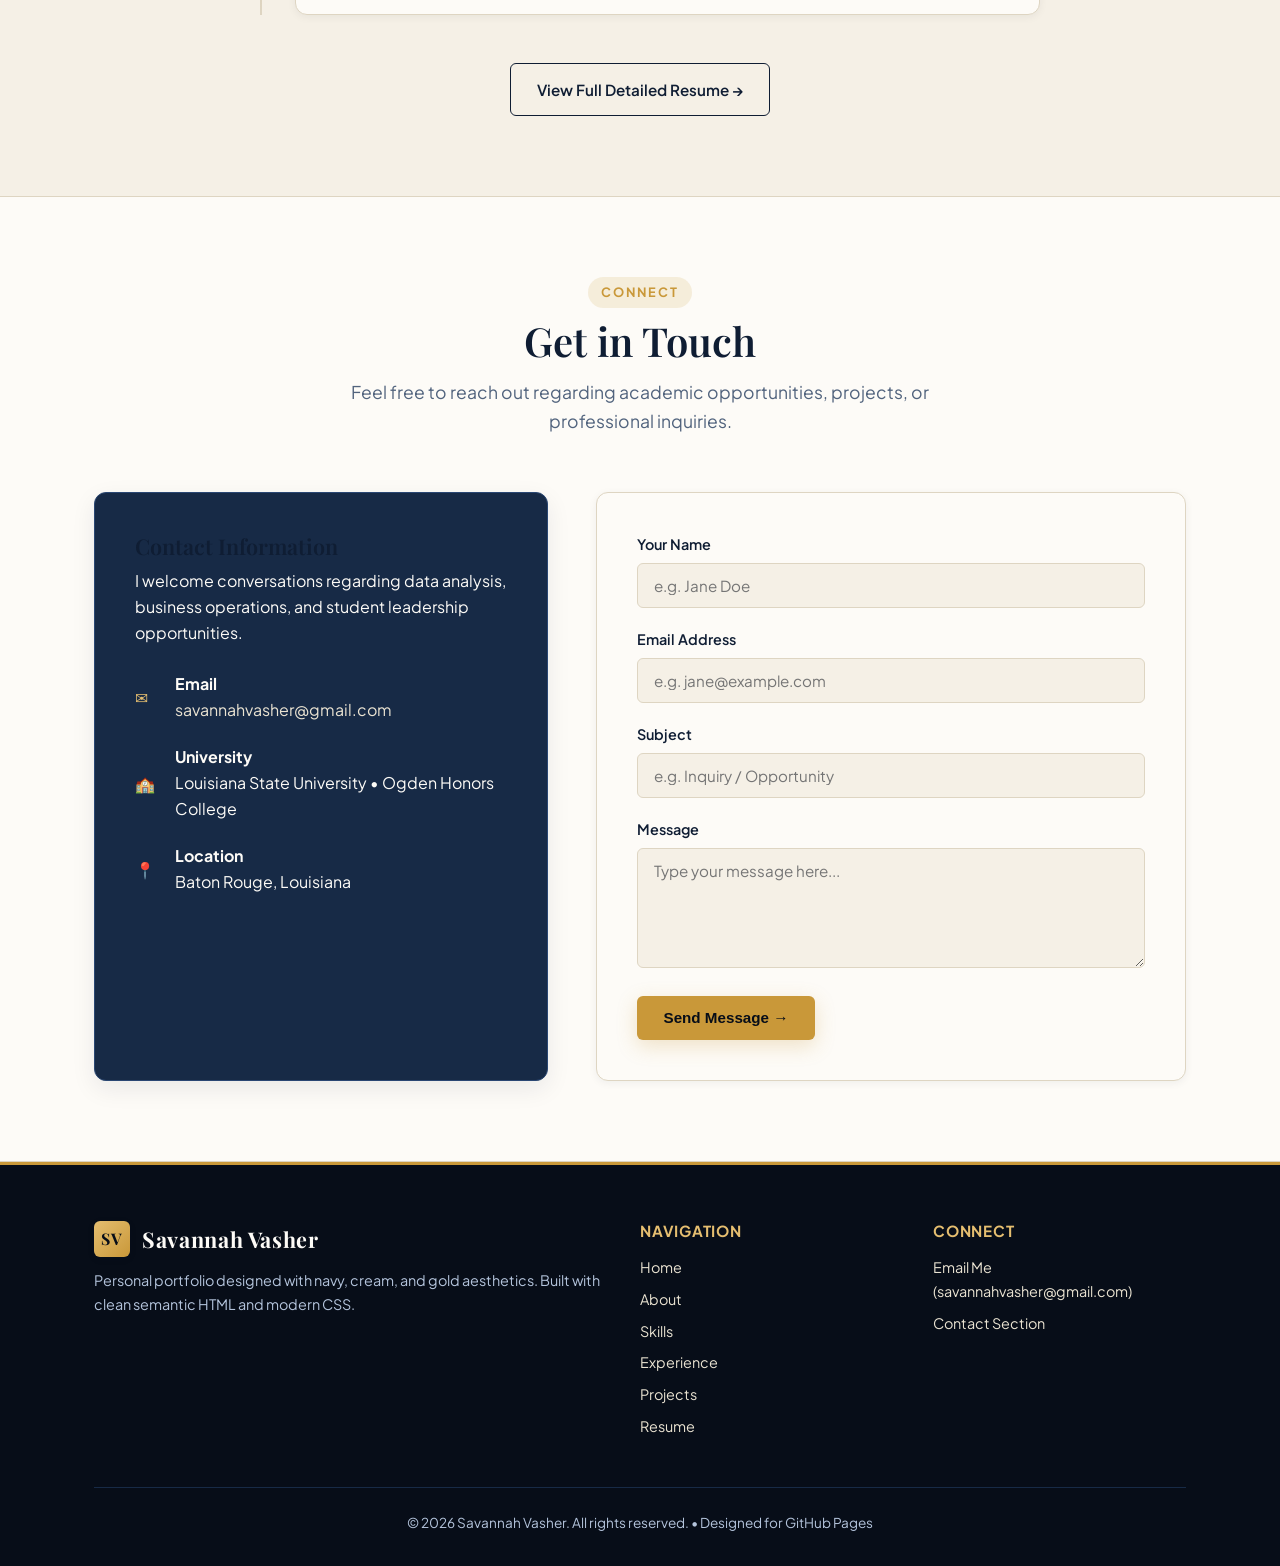
==== commit b9bbfd0a: "Add homepage profile skills experience and contact" ====
--- a/index.html
+++ b/index.html
@@ -3,7 +3,7 @@
 <head>
   <meta charset="UTF-8">
   <meta name="viewport" content="width=device-width, initial-scale=1.0">
-  <meta name="description" content="Savannah Vasher - Personal Portfolio showcasing experience, technical skills, and featured projects.">
+  <meta name="description" content="Savannah Vasher - Information Systems and Analytics student at LSU Roger Hadfield Ogden Honors College.">
   <meta name="author" content="Savannah Vasher">
   <title>Savannah Vasher | Portfolio</title>
   <link rel="stylesheet" href="./styles.css">
@@ -44,15 +44,15 @@
     <section class="hero" id="home">
       <div class="container hero-grid">
         <div class="hero-content">
-          <span class="eyebrow">Welcome to my portfolio</span>
+          <span class="eyebrow">Welcome</span>
           <h1>Savannah Vasher</h1>
-          <p class="hero-subtitle">Software Engineer &amp; Creative Problem Solver</p>
+          <p class="hero-subtitle">Information Systems &amp; Analytics &bull; LSU Ogden Honors College</p>
           <p class="hero-text">
-            Welcome! I am a passionate technologist dedicated to building thoughtful, scalable, and human-centered digital experiences. Explore my background, technical skill set, and recent projects below.
+            Undergraduate student at Louisiana State University specializing in Information Systems and Analytics with a minor in Internal Auditing. Experienced in data analysis, reporting automation, and operational performance tracking.
           </p>
           <div class="btn-group">
-            <a href="./project.html" class="btn btn-primary" id="hero-cta-projects">View Projects &rarr;</a>
-            <a href="./resume.html" class="btn btn-outline-gold" id="hero-cta-resume">View Resume</a>
+            <a href="./resume.html" class="btn btn-primary" id="hero-cta-resume">View Resume &rarr;</a>
+            <a href="./project.html" class="btn btn-outline-gold" id="hero-cta-projects">View Projects</a>
             <a href="#contact" class="btn btn-outline-gold" id="hero-cta-contact">Get in Touch</a>
           </div>
         </div>
@@ -62,7 +62,11 @@
             <div class="portrait-placeholder">
               <div class="portrait-icon" aria-hidden="true">&#9733;</div>
               <h3>Savannah Vasher</h3>
-              <p style="font-size: 0.9rem; margin-top: 0.5rem;">[ Add your headshot or personal photo here ]</p>
+              <p style="font-size: 0.9rem; margin-top: 0.5rem; line-height: 1.5;">
+                B.S. Information Systems &amp; Analytics<br>
+                Minor in Internal Auditing<br>
+                LSU Ogden Honors College
+              </p>
             </div>
           </div>
         </div>
@@ -75,40 +79,37 @@
         <div class="section-intro">
           <span class="eyebrow">Background</span>
           <h2>About Me</h2>
-          <p>A blend of technical precision, creative vision, and continuous learning.</p>
+          <p>Academic focus, operational experience, and financial leadership.</p>
         </div>
 
         <div class="about-grid">
           <div>
-            <h3>Hello, I'm Savannah.</h3>
+            <h3>Education &amp; Focus</h3>
             <p>
-              I am a technology professional with a drive for solving complex problems through clean architecture and intentional design. My journey revolves around learning cutting-edge technologies and turning ideas into impactful realities.
+              I am an honors undergraduate pursuing a Bachelor of Science in Information Systems and Analytics with a minor in Internal Auditing at Louisiana State University's Roger Hadfield Ogden Honors College (Expected Graduation: December 2027).
             </p>
             <p>
-              Whether collaborating with cross-functional teams, building intuitive interfaces, or optimizing back-end workflows, I bring curiosity, persistence, and attention to detail to every endeavor.
-            </p>
-            <p>
-              Outside of work, I enjoy exploring new creative tools, contributing to community initiatives, and continuously expanding my technical knowledge base.
+              My background includes building KPI tracking systems and automating data pipelines at the Texas Department of Transportation's Maritime Division, managing student success operations at LSU, and directing chapter finances and budgeting as Treasurer for Alpha Kappa Alpha Sorority, Inc.
             </p>
           </div>
 
           <div>
             <div class="about-highlights">
               <div class="highlight-card">
-                <strong>03+</strong>
-                <span>Years of Technology Experience</span>
+                <strong>LSU Honors</strong>
+                <span>Roger Hadfield Ogden Honors College</span>
               </div>
               <div class="highlight-card">
-                <strong>10+</strong>
-                <span>Completed Projects &amp; Demos</span>
+                <strong>B.S. Degree</strong>
+                <span>Information Systems &amp; Analytics</span>
               </div>
               <div class="highlight-card">
-                <strong>100%</strong>
-                <span>Commitment to Code Quality</span>
+                <strong>Auditing Minor</strong>
+                <span>Internal Auditing &bull; Dec 2027</span>
               </div>
               <div class="highlight-card">
-                <strong>Open</strong>
-                <span>To New Opportunities &amp; Roles</span>
+                <strong>Leadership</strong>
+                <span>Finance Chair &amp; Chapter Treasurer</span>
               </div>
             </div>
           </div>
@@ -120,61 +121,42 @@
     <section class="section section-alt" id="skills">
       <div class="container">
         <div class="section-intro">
-          <span class="eyebrow">Expertise</span>
-          <h2>Skills &amp; Capabilities</h2>
-          <p>Technologies, tools, and methodologies I leverage to bring solutions to life.</p>
+          <span class="eyebrow">Capabilities</span>
+          <h2>Skills &amp; Expertise</h2>
+          <p>Analytical tools, business intelligence platforms, and collaborative competencies.</p>
         </div>
 
         <div class="skills-grid">
           <!-- Category 1 -->
           <div class="skill-category-card">
-            <h3 class="skill-category-title">&#128187; Languages &amp; Core</h3>
+            <h3 class="skill-category-title">&#128202; Data &amp; Business Intelligence</h3>
             <div class="skill-pills">
-              <span class="skill-pill">HTML5</span>
-              <span class="skill-pill">CSS3 / SASS</span>
-              <span class="skill-pill">JavaScript (ES6+)</span>
-              <span class="skill-pill">TypeScript</span>
-              <span class="skill-pill">Python</span>
-              <span class="skill-pill">SQL</span>
+              <span class="skill-pill">Power BI</span>
+              <span class="skill-pill">Excel</span>
+              <span class="skill-pill">Data Analysis</span>
+              <span class="skill-pill">Data Visualization</span>
             </div>
           </div>
 
           <!-- Category 2 -->
           <div class="skill-category-card">
-            <h3 class="skill-category-title">&#9881;&#65039; Frameworks &amp; Web</h3>
+            <h3 class="skill-category-title">&#9881;&#65039; Automation &amp; Process</h3>
             <div class="skill-pills">
-              <span class="skill-pill">React</span>
-              <span class="skill-pill">Node.js</span>
-              <span class="skill-pill">RESTful APIs</span>
-              <span class="skill-pill">Responsive Design</span>
-              <span class="skill-pill">CSS Grid &amp; Flexbox</span>
-              <span class="skill-pill">Semantic Web</span>
+              <span class="skill-pill">Power Automate</span>
+              <span class="skill-pill">Process Improvement</span>
+              <span class="skill-pill">KPI Tracking</span>
+              <span class="skill-pill">Adobe Acrobat</span>
             </div>
           </div>
 
           <!-- Category 3 -->
           <div class="skill-category-card">
-            <h3 class="skill-category-title">&#128295; Tools &amp; Workflow</h3>
+            <h3 class="skill-category-title">&#128101; Professional &amp; Leadership</h3>
             <div class="skill-pills">
-              <span class="skill-pill">Git &amp; GitHub</span>
-              <span class="skill-pill">VS Code</span>
-              <span class="skill-pill">Command Line (Zsh/Bash)</span>
-              <span class="skill-pill">GitHub Pages</span>
-              <span class="skill-pill">Figma / UI Design</span>
-              <span class="skill-pill">Agile Methodologies</span>
-            </div>
-          </div>
-
-          <!-- Category 4 -->
-          <div class="skill-category-card">
-            <h3 class="skill-category-title">&#128101; Professional Skills</h3>
-            <div class="skill-pills">
-              <span class="skill-pill">Analytical Thinking</span>
-              <span class="skill-pill">Technical Writing</span>
-              <span class="skill-pill">Team Collaboration</span>
-              <span class="skill-pill">Problem Solving</span>
-              <span class="skill-pill">Project Planning</span>
-              <span class="skill-pill">Mentorship</span>
+              <span class="skill-pill">Project Coordination</span>
+              <span class="skill-pill">Cross-Functional Collaboration</span>
+              <span class="skill-pill">Financial Reporting</span>
+              <span class="skill-pill">Budgeting</span>
             </div>
           </div>
         </div>
@@ -185,58 +167,73 @@
     <section class="section" id="experience">
       <div class="container">
         <div class="section-intro">
-          <span class="eyebrow">Career Path</span>
-          <h2>Professional Experience</h2>
-          <p>A chronological overview of my professional roles, milestones, and contributions.</p>
+          <span class="eyebrow">Career &amp; Leadership</span>
+          <h2>Experience</h2>
+          <p>Professional positions and organizational leadership responsibilities.</p>
         </div>
 
         <div class="timeline">
-          <!-- Timeline Item 1 -->
+          <!-- Role 1 -->
           <article class="timeline-item">
             <div class="timeline-marker" aria-hidden="true"></div>
             <div class="timeline-content">
               <div class="timeline-header">
-                <h3 class="timeline-role">Software Engineer / Specialist</h3>
-                <span class="timeline-date">2024 &mdash; Present</span>
-              </div>
-              <div class="timeline-company">Company / Organization Name &bull; City, State</div>
+                <h3 class="timeline-role">Front Desk Student Employee</h3>
+                <span class="timeline-date">September 2026 &mdash; Present</span>
+              </div>
+              <div class="timeline-company">LSU Office of Business Student Success &bull; Baton Rouge, LA</div>
               <ul class="timeline-list">
-                <li>Engineered high-performance web applications and modular UI components adhering to modern accessibility and responsiveness standards.</li>
-                <li>Collaborated with multidisciplinary teams including designers, product owners, and QA engineers to deliver timely milestones.</li>
-                <li>Identified bottlenecks in application workflows and optimized load times by over 25%.</li>
+                <li>Assist students, faculty, and visitors with front-desk services and resources.</li>
+                <li>Manage front-desk communications and administrative tasks for the office.</li>
               </ul>
             </div>
           </article>
 
-          <!-- Timeline Item 2 -->
+          <!-- Role 2 -->
           <article class="timeline-item">
             <div class="timeline-marker" aria-hidden="true"></div>
             <div class="timeline-content">
               <div class="timeline-header">
-                <h3 class="timeline-role">Associate Developer / Analyst</h3>
-                <span class="timeline-date">2022 &mdash; 2024</span>
-              </div>
-              <div class="timeline-company">Previous Organization Name &bull; City, State</div>
+                <h3 class="timeline-role">Treasurer and Chair of Finance</h3>
+                <span class="timeline-date">July 2026 &mdash; Present</span>
+              </div>
+              <div class="timeline-company">Alpha Kappa Alpha Sorority, Incorporated &bull; Eta Kappa Chapter</div>
               <ul class="timeline-list">
-                <li>Built automated scripts and interactive dashboards to streamline internal reporting and data visibility.</li>
-                <li>Authored technical documentation, onboarding guides, and standard operating procedures for engineering peers.</li>
-                <li>Participated in peer code reviews, continuous integration pipelines, and regression testing cycles.</li>
+                <li>Support budgeting and financial operations for a 126-member chapter.</li>
+                <li>Prepare financial reports and lead the Finance Committee.</li>
               </ul>
             </div>
           </article>
 
-          <!-- Timeline Item 3 -->
+          <!-- Role 3 -->
           <article class="timeline-item">
             <div class="timeline-marker" aria-hidden="true"></div>
             <div class="timeline-content">
               <div class="timeline-header">
-                <h3 class="timeline-role">Technical Project Intern</h3>
-                <span class="timeline-date">2021 &mdash; 2022</span>
-              </div>
-              <div class="timeline-company">Innovation Lab / University &bull; City, State</div>
+                <h3 class="timeline-role">Intern Support Technician &mdash; Business Operations</h3>
+                <span class="timeline-date">June 2026 &mdash; August 2026</span>
+              </div>
+              <div class="timeline-company">Texas Department of Transportation, Maritime Division</div>
               <ul class="timeline-list">
-                <li>Assisted senior staff in prototyping client-facing web tools and modernizing legacy codebases.</li>
-                <li>Researched emerging software development tools, presenting actionable findings to leadership.</li>
+                <li>Developed a KPI tracking system for operational performance.</li>
+                <li>Automated weekly reporting using Power BI and Power Automate, consolidating updates from 23 team members.</li>
+                <li>Analyzed 12 months of operational and financial data in Excel.</li>
+              </ul>
+            </div>
+          </article>
+
+          <!-- Role 4 -->
+          <article class="timeline-item">
+            <div class="timeline-marker" aria-hidden="true"></div>
+            <div class="timeline-content">
+              <div class="timeline-header">
+                <h3 class="timeline-role">Alumni Advisory Chair</h3>
+                <span class="timeline-date">November 2025 &mdash; July 2026</span>
+              </div>
+              <div class="timeline-company">Jack and Jill of America &bull; South Central Region</div>
+              <ul class="timeline-list">
+                <li>Organized an inaugural alumni conference for 50+ attendees.</li>
+                <li>Led alumni engagement initiatives across Central Texas.</li>
               </ul>
             </div>
           </article>
@@ -248,122 +245,41 @@
       </div>
     </section>
 
-    <!-- Featured Projects Teaser -->
-    <section class="section section-alt">
-      <div class="container">
-        <div class="section-intro">
-          <span class="eyebrow">Work Samples</span>
-          <h2>Featured Projects</h2>
-          <p>A glimpse into recent engineering and design projects.</p>
-        </div>
-
-        <div class="projects-grid">
-          <!-- Featured Project Card 1 -->
-          <article class="project-card">
-            <div class="project-media">
-              <div class="project-media-icon" aria-hidden="true">&#128187;</div>
-            </div>
-            <div class="project-body">
-              <h3 class="project-title">Interactive Analytics Dashboard</h3>
-              <p class="project-desc">A responsive data visualization platform offering real-time metric tracking, intuitive filtering, and customized reporting.</p>
-              <div class="project-tags">
-                <span class="project-tag">JavaScript</span>
-                <span class="project-tag">HTML5/CSS3</span>
-                <span class="project-tag">Chart.js</span>
-              </div>
-              <div class="project-links">
-                <a href="./project.html#project-1" class="btn btn-outline btn-sm">Read Case Study</a>
-              </div>
-            </div>
-          </article>
-
-          <!-- Featured Project Card 2 -->
-          <article class="project-card">
-            <div class="project-media">
-              <div class="project-media-icon" aria-hidden="true">&#9889;</div>
-            </div>
-            <div class="project-body">
-              <h3 class="project-title">Task &amp; Workflow Automator</h3>
-              <p class="project-desc">A web application designed to orchestrate repetitive digital workflows, manage recurring schedules, and export structured logs.</p>
-              <div class="project-tags">
-                <span class="project-tag">Python</span>
-                <span class="project-tag">API Integration</span>
-                <span class="project-tag">CSS Grid</span>
-              </div>
-              <div class="project-links">
-                <a href="./project.html#project-2" class="btn btn-outline btn-sm">Read Case Study</a>
-              </div>
-            </div>
-          </article>
-
-          <!-- Featured Project Card 3 -->
-          <article class="project-card">
-            <div class="project-media">
-              <div class="project-media-icon" aria-hidden="true">&#128200;</div>
-            </div>
-            <div class="project-body">
-              <h3 class="project-title">Client Brand &amp; Web Experience</h3>
-              <p class="project-desc">A mobile-first landing experience built for high conversion, fast performance scores, and elegant typography.</p>
-              <div class="project-tags">
-                <span class="project-tag">Responsive Web</span>
-                <span class="project-tag">Vanilla CSS</span>
-                <span class="project-tag">SEO</span>
-              </div>
-              <div class="project-links">
-                <a href="./project.html#project-3" class="btn btn-outline btn-sm">Read Case Study</a>
-              </div>
-            </div>
-          </article>
-        </div>
-
-        <div style="text-align: center; margin-top: 3rem;">
-          <a href="./project.html" class="btn btn-primary" id="btn-all-projects">Explore All Projects &rarr;</a>
-        </div>
-      </div>
-    </section>
-
     <!-- Contact Section -->
-    <section class="section" id="contact">
+    <section class="section section-alt" id="contact">
       <div class="container">
         <div class="section-intro">
           <span class="eyebrow">Connect</span>
           <h2>Get in Touch</h2>
-          <p>Have a question, opportunity, or idea you'd like to discuss? Reach out below.</p>
+          <p>Feel free to reach out regarding academic opportunities, projects, or professional inquiries.</p>
         </div>
 
         <div class="contact-grid">
           <!-- Contact Details Card -->
           <div class="contact-card">
             <h3>Contact Information</h3>
-            <p>I am always interested in discussing new opportunities, creative collaborations, or engineering projects.</p>
+            <p>I welcome conversations regarding data analysis, business operations, and student leadership opportunities.</p>
 
             <ul class="contact-info-list">
               <li class="contact-info-item">
                 <span class="icon" aria-hidden="true">&#9993;</span>
                 <div>
                   <strong>Email</strong><br>
-                  <a href="mailto:savannah.vasher@example.com">savannah.vasher@example.com</a>
+                  <a href="mailto:savannahvasher@gmail.com">savannahvasher@gmail.com</a>
                 </div>
               </li>
               <li class="contact-info-item">
-                <span class="icon" aria-hidden="true">&#128279;</span>
+                <span class="icon" aria-hidden="true">&#127979;</span>
                 <div>
-                  <strong>LinkedIn</strong><br>
-                  <a href="https://linkedin.com/in/savannahvasher" target="_blank" rel="noopener noreferrer">linkedin.com/in/savannahvasher</a>
-                </div>
-              </li>
-              <li class="contact-info-item">
-                <span class="icon" aria-hidden="true">&#128421;</span>
-                <div>
-                  <strong>GitHub</strong><br>
-                  <a href="https://github.com/savannahvasher" target="_blank" rel="noopener noreferrer">github.com/savannahvasher</a>
+                  <strong>University</strong><br>
+                  <span>Louisiana State University &bull; Ogden Honors College</span>
                 </div>
               </li>
               <li class="contact-info-item">
                 <span class="icon" aria-hidden="true">&#128205;</span>
                 <div>
                   <strong>Location</strong><br>
-                  <span>Austin, Texas &bull; Open to Remote</span>
+                  <span>Baton Rouge, Louisiana</span>
                 </div>
               </li>
             </ul>
@@ -371,25 +287,25 @@
 
           <!-- Contact Form -->
           <div class="contact-form-container">
-            <form id="contact-form" action="#" method="POST" onsubmit="event.preventDefault(); alert('Thank you for reaching out! This is currently a demo placeholder.');">
+            <form id="contact-form" action="mailto:savannahvasher@gmail.com" method="POST" enctype="text/plain">
               <div class="form-group">
                 <label for="contact-name" class="form-label">Your Name</label>
-                <input type="text" id="contact-name" name="name" class="form-input" placeholder="e.g. Jane Doe" required>
+                <input type="text" id="contact-name" name="Name" class="form-input" placeholder="e.g. Jane Doe" required>
               </div>
 
               <div class="form-group">
                 <label for="contact-email" class="form-label">Email Address</label>
-                <input type="email" id="contact-email" name="email" class="form-input" placeholder="e.g. jane@example.com" required>
+                <input type="email" id="contact-email" name="Email" class="form-input" placeholder="e.g. jane@example.com" required>
               </div>
 
               <div class="form-group">
                 <label for="contact-subject" class="form-label">Subject</label>
-                <input type="text" id="contact-subject" name="subject" class="form-input" placeholder="e.g. Project Collaboration Opportunity" required>
+                <input type="text" id="contact-subject" name="Subject" class="form-input" placeholder="e.g. Inquiry / Opportunity" required>
               </div>
 
               <div class="form-group">
                 <label for="contact-message" class="form-label">Message</label>
-                <textarea id="contact-message" name="message" class="form-textarea" placeholder="Type your message here..." required></textarea>
+                <textarea id="contact-message" name="Message" class="form-textarea" placeholder="Type your message here..." required></textarea>
               </div>
 
               <button type="submit" class="btn btn-primary" id="btn-submit-contact">Send Message &rarr;</button>
@@ -428,10 +344,8 @@
         <div class="footer-links">
           <h4>Connect</h4>
           <ul>
-            <li><a href="mailto:savannah.vasher@example.com">Email Me</a></li>
-            <li><a href="https://linkedin.com/in/savannahvasher" target="_blank" rel="noopener noreferrer">LinkedIn</a></li>
-            <li><a href="https://github.com/savannahvasher" target="_blank" rel="noopener noreferrer">GitHub</a></li>
-            <li><a href="./index.html#contact">Contact Form</a></li>
+            <li><a href="mailto:savannahvasher@gmail.com">Email Me (savannahvasher@gmail.com)</a></li>
+            <li><a href="./index.html#contact">Contact Section</a></li>
           </ul>
         </div>
       </div>
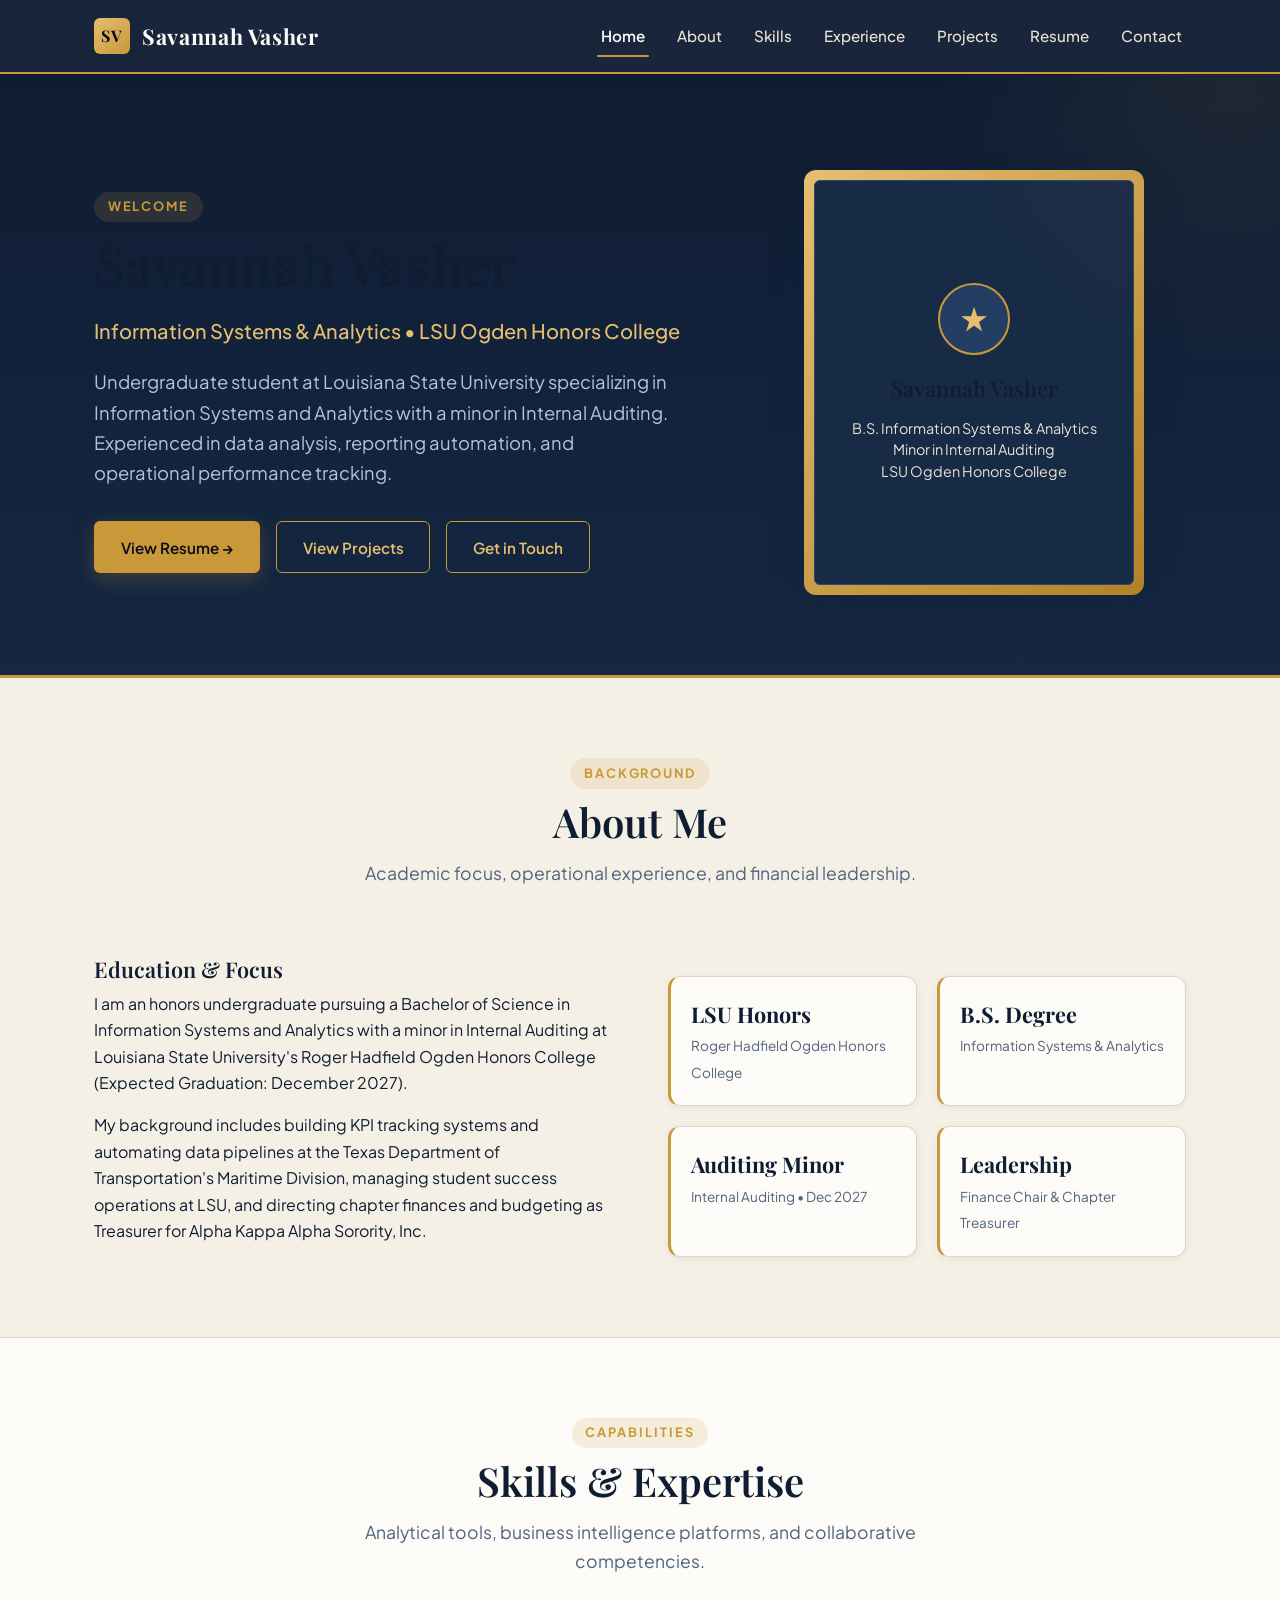
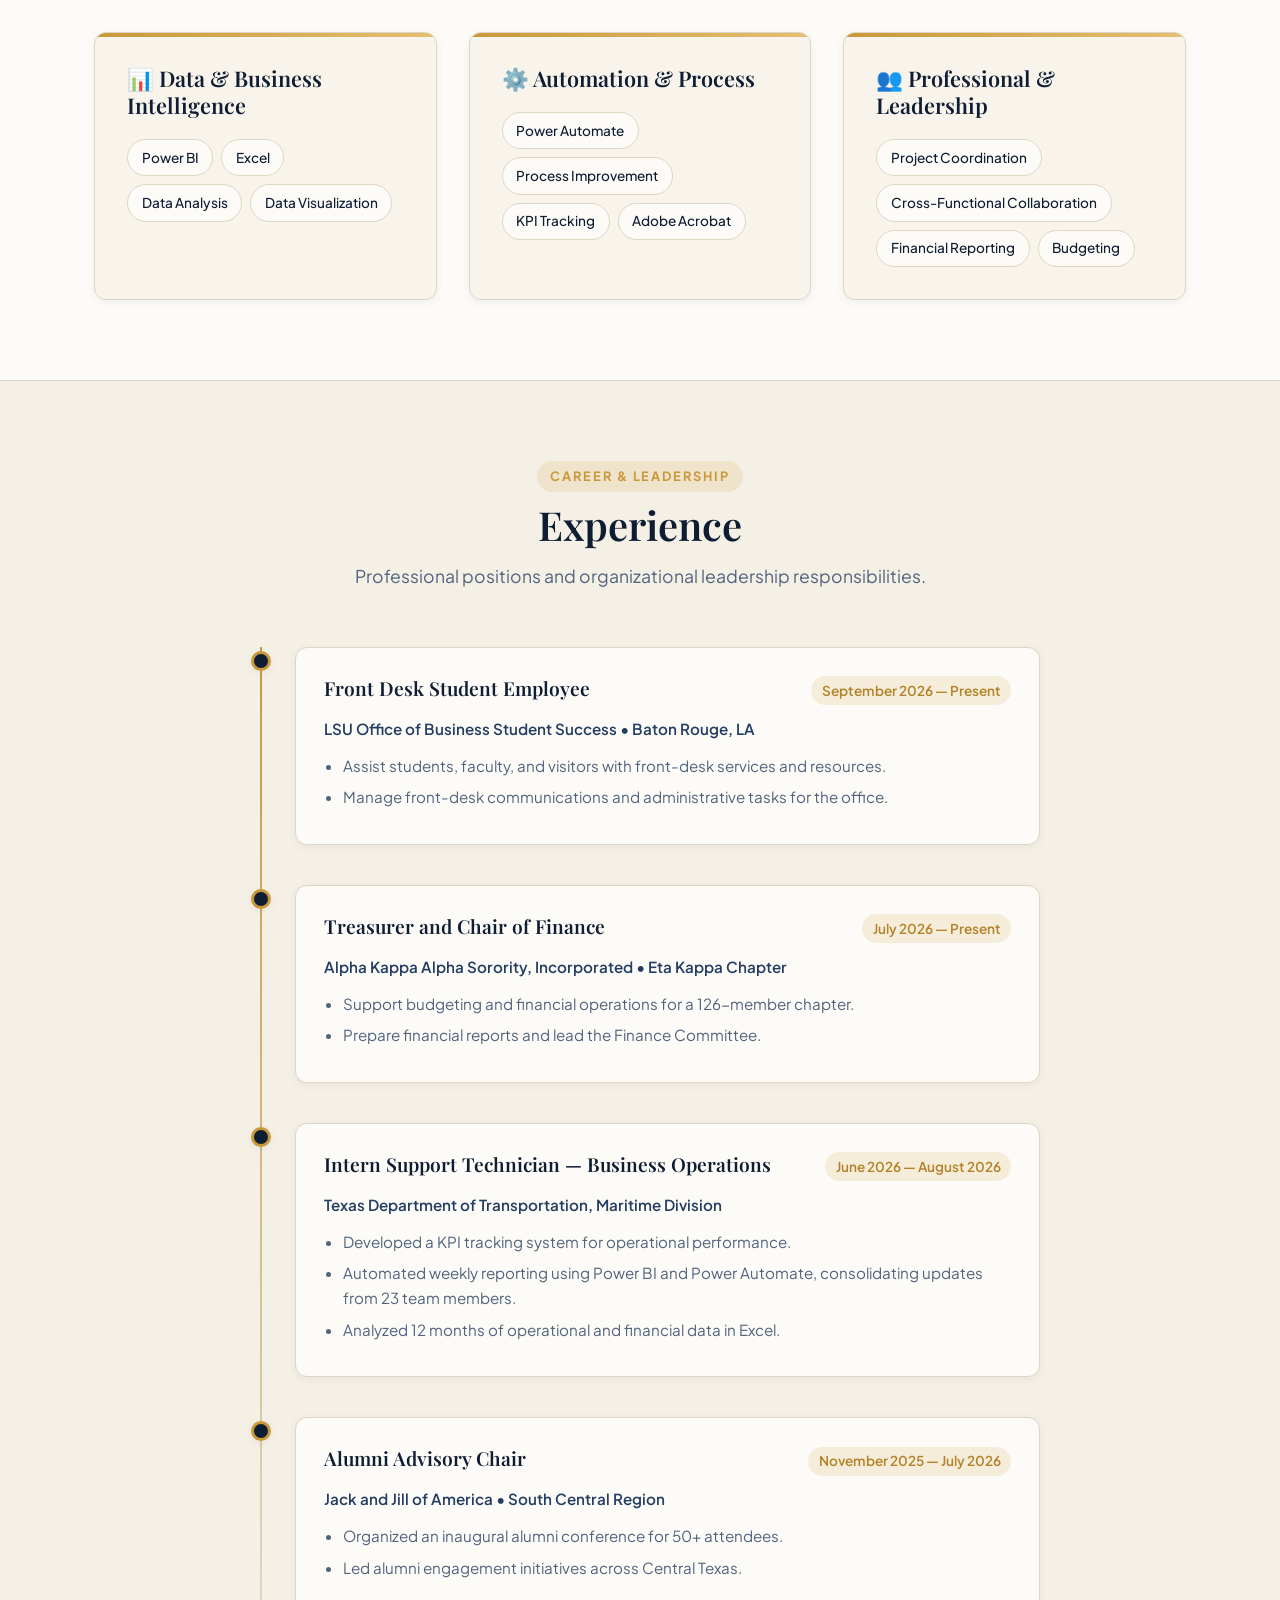
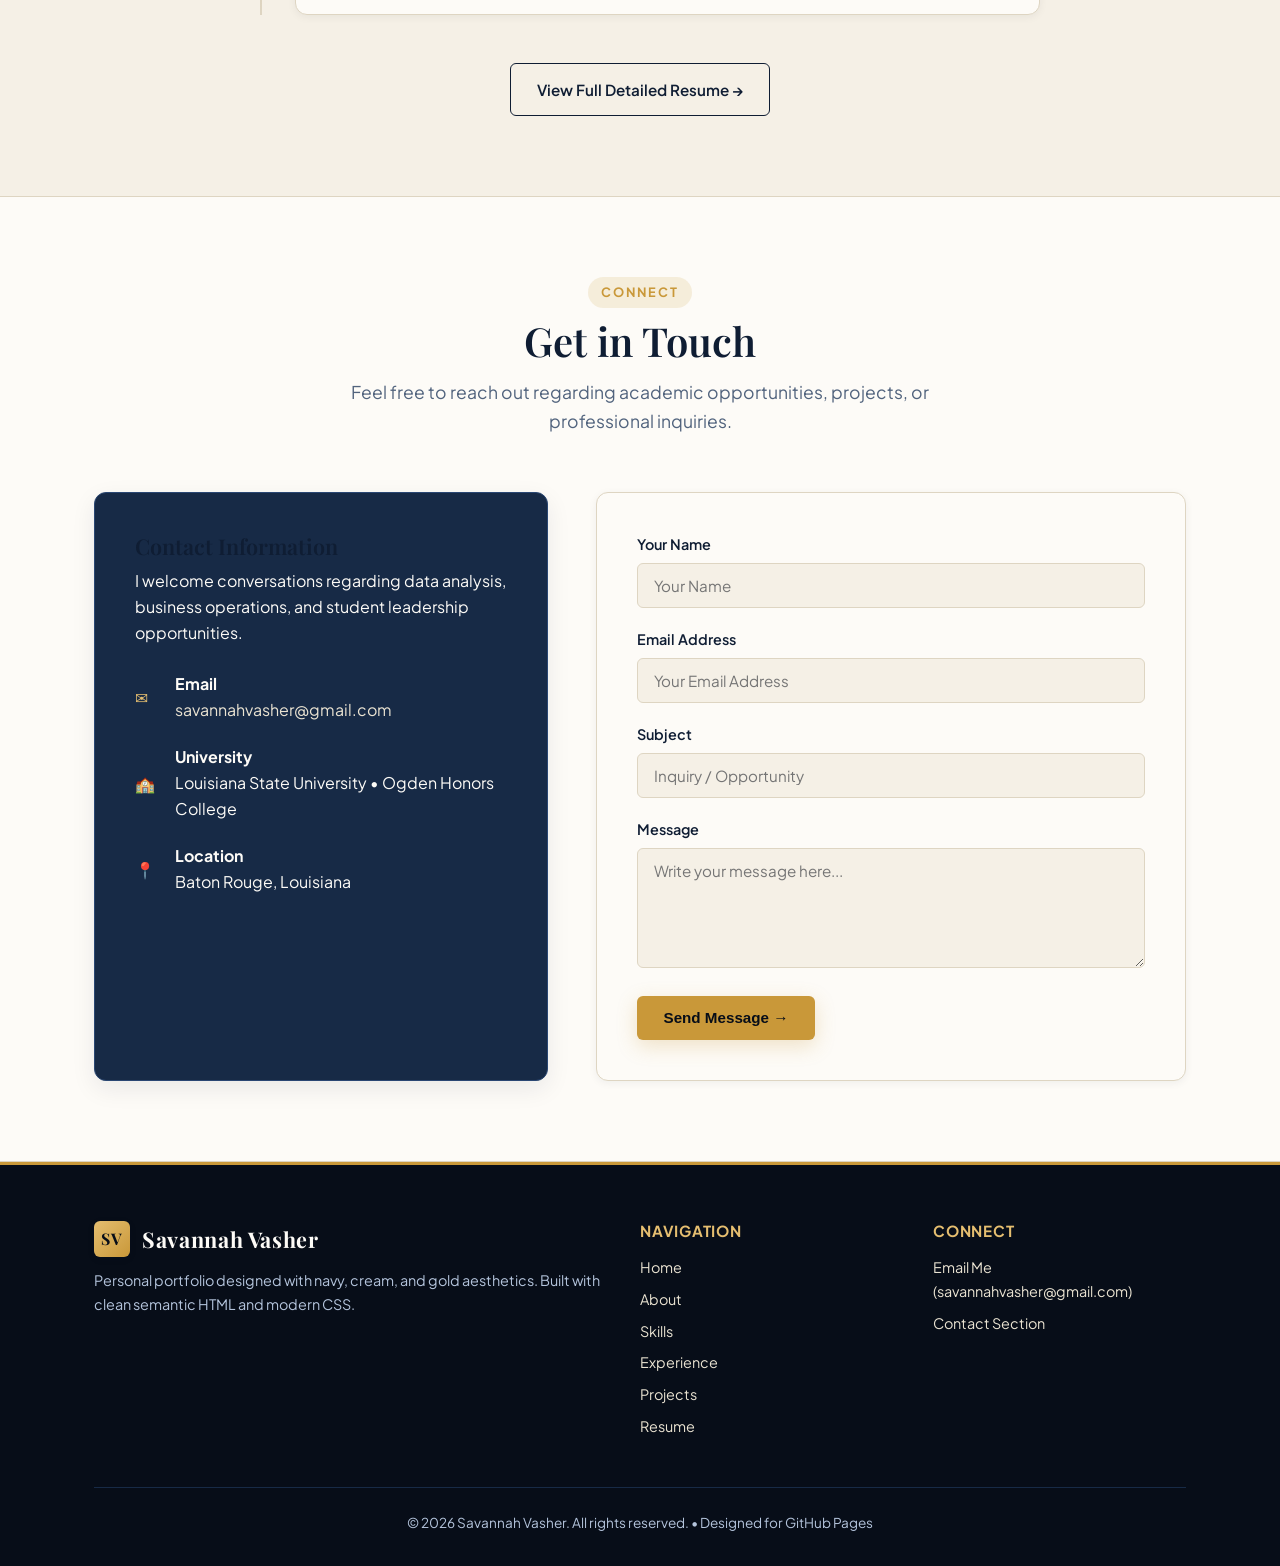
==== commit 7792efd5: "Add README and learning reflection" ====
--- a/index.html
+++ b/index.html
@@ -290,22 +290,22 @@
             <form id="contact-form" action="mailto:savannahvasher@gmail.com" method="POST" enctype="text/plain">
               <div class="form-group">
                 <label for="contact-name" class="form-label">Your Name</label>
-                <input type="text" id="contact-name" name="Name" class="form-input" placeholder="e.g. Jane Doe" required>
+                <input type="text" id="contact-name" name="Name" class="form-input" placeholder="Your Name" required>
               </div>
 
               <div class="form-group">
                 <label for="contact-email" class="form-label">Email Address</label>
-                <input type="email" id="contact-email" name="Email" class="form-input" placeholder="e.g. jane@example.com" required>
+                <input type="email" id="contact-email" name="Email" class="form-input" placeholder="Your Email Address" required>
               </div>
 
               <div class="form-group">
                 <label for="contact-subject" class="form-label">Subject</label>
-                <input type="text" id="contact-subject" name="Subject" class="form-input" placeholder="e.g. Inquiry / Opportunity" required>
+                <input type="text" id="contact-subject" name="Subject" class="form-input" placeholder="Inquiry / Opportunity" required>
               </div>
 
               <div class="form-group">
                 <label for="contact-message" class="form-label">Message</label>
-                <textarea id="contact-message" name="Message" class="form-textarea" placeholder="Type your message here..." required></textarea>
+                <textarea id="contact-message" name="Message" class="form-textarea" placeholder="Write your message here..." required></textarea>
               </div>
 
               <button type="submit" class="btn btn-primary" id="btn-submit-contact">Send Message &rarr;</button>
--- a/styles.css
+++ b/styles.css
@@ -1056,6 +1056,81 @@
   }
 }
 
+@media (max-width: 480px) {
+  .container {
+    padding: 0 1rem;
+  }
+
+  h1 {
+    font-size: 1.95rem;
+    word-break: break-word;
+  }
+
+  h2 {
+    font-size: 1.6rem;
+    word-break: break-word;
+  }
+
+  .btn-group {
+    flex-direction: column;
+    width: 100%;
+  }
+
+  .btn-group .btn {
+    width: 100%;
+    justify-content: center;
+  }
+
+  .timeline {
+    padding-left: 0;
+  }
+
+  .timeline::before {
+    left: 12px;
+  }
+
+  .timeline-marker {
+    left: 3px;
+    width: 18px;
+    height: 18px;
+  }
+
+  .timeline-item {
+    padding-left: 36px;
+    margin-bottom: 2rem;
+  }
+
+  .timeline-content {
+    padding: 1.25rem 1rem;
+  }
+
+  .timeline-header {
+    flex-direction: column;
+    align-items: flex-start;
+    gap: 0.35rem;
+  }
+
+  .resume-block-header {
+    flex-direction: column;
+    align-items: flex-start;
+    gap: 0.25rem;
+  }
+
+  .resume-title {
+    font-size: 1.85rem;
+  }
+
+  .resume-contact-inline {
+    flex-direction: column;
+    gap: 0.5rem;
+  }
+
+  .contact-card,
+  .contact-form-container {
+    padding: 1.75rem 1.25rem;
+  }
+}
+
 /* ==========================================================================
    Print Styles for Resume
    ========================================================================== */
